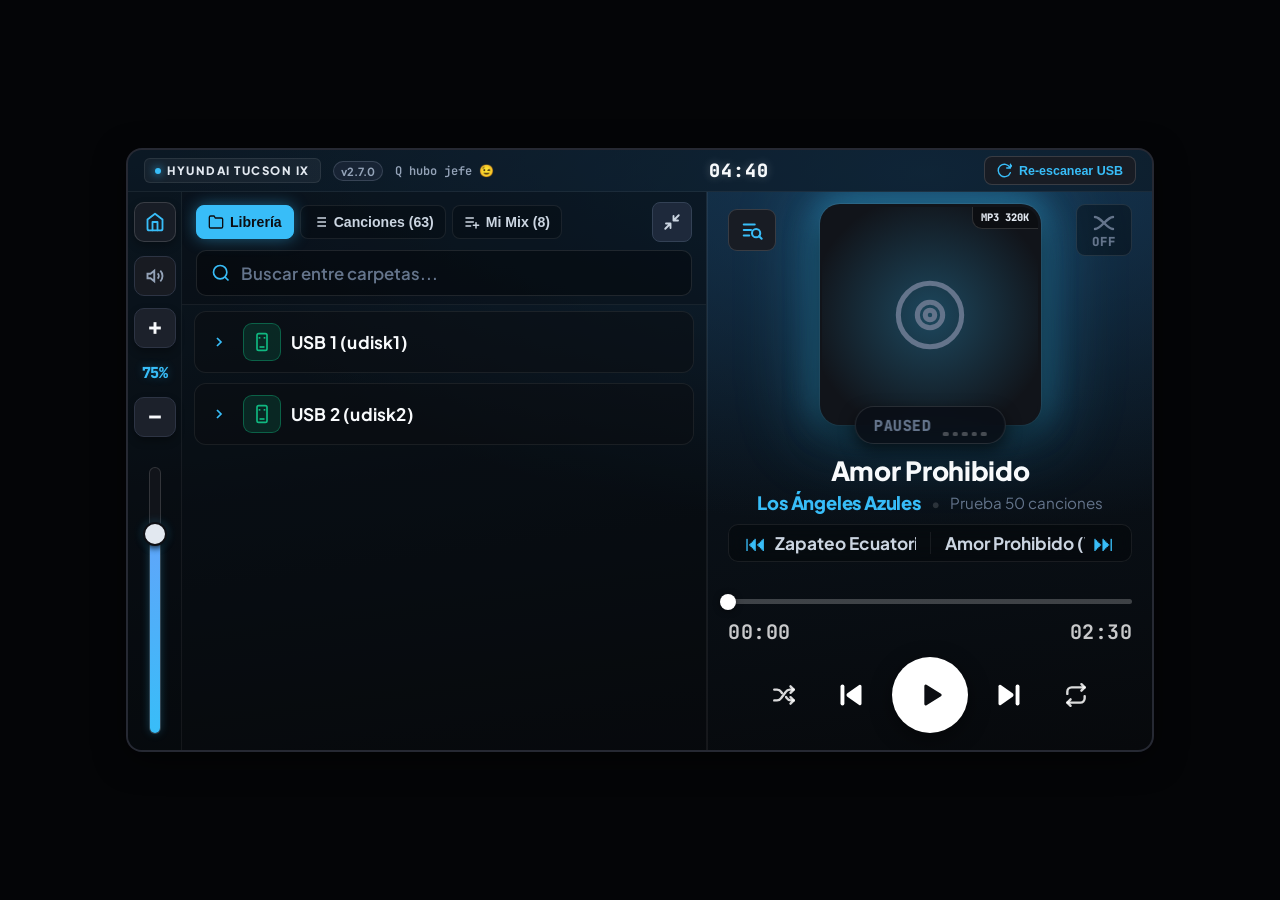
==== index.html @ 04a93425 "feat: JH MUSIC - Pistas pasa a Canciones y Carpetas USB a Librería, y demo de controles grandes para" ====
<!DOCTYPE html>
<html lang="es">
<head>
  <meta charset="UTF-8">
  <meta name="viewport" content="width=device-width, initial-scale=1.0">
  <title>JH Car Audio - Hyundai Tucson ix35</title>
  <!-- Google Fonts: Plus Jakarta Sans & JetBrains Mono -->
  <link rel="preconnect" href="https://fonts.googleapis.com">
  <link rel="preconnect" href="https://fonts.gstatic.com" crossorigin>
  <link href="https://fonts.googleapis.com/css2?family=Plus+Jakarta+Sans:wght@400;500;600;700;800&family=JetBrains+Mono:wght@500;700;800&display=swap" rel="stylesheet">
  <link rel="stylesheet" href="style.css">
</head>
<body>

  <!-- Contenedor del simulador de marco de pantalla 10" (1024x600) -->
  <div class="screen-frame-wrapper" id="frameWrapper">
    
    <!-- Barra superior de estado del auto -->
    <header class="car-status-bar">
      <div class="status-left">
        <span class="brand-badge"><span class="dot"></span> HYUNDAI TUCSON IX</span>
        <span class="version-badge" id="appVersionBadge">v2.7.0</span>
        <span class="source-badge" id="sourceBadge">
          <span id="currentPathLabel">Q hubo jefe 😉</span>
        </span>
      </div>

      <div class="status-center">
        <span class="clock-display" id="clockDisplay">01:30</span>
      </div>

      <div class="status-right">
        <!-- Botón Re-escanear USB para cuando se inserte un nuevo pendrive -->
        <button class="btn-rescan-usb" id="btnRescanUsb" title="Re-escanear memorias USB">
          <svg class="icon-rescan" viewBox="0 0 24 24" fill="none" stroke="currentColor" stroke-width="2.2" stroke-linecap="round" stroke-linejoin="round">
            <path d="M21.5 2v6h-6M21.34 15.57a10 10 0 1 1-.57-8.38l5.67-5.67"/>
          </svg>
          <span id="rescanLabel">Re-escanear USB</span>
        </button>
      </div>
    </header>

    <!-- CUERPO PRINCIPAL ERGONÓMICO DE 3 COLUMNAS -->
    <main class="dashboard-grid">

      <!-- COLUMNA 1: TIRA LATERAL DEL CONDUCTOR ULTRA-SLIM (54px) -->
      <aside class="driver-volume-strip">
        <!-- 0. Botón HOME Táctil de Pantalla (Misma función que el botón físico HOME del auto) -->
        <button class="btn-driver-back" id="btnNavHome" title="Inicio / Home (Botón físico en pantalla)">
          <svg viewBox="0 0 24 24" fill="none" stroke="currentColor" stroke-width="2.2" stroke-linecap="round" stroke-linejoin="round">
            <path d="M3 9l9-7 9 7v11a2 2 0 0 1-2 2H5a2 2 0 0 1-2-2z"></path>
            <polyline points="9 22 9 12 15 12 15 22"></polyline>
          </svg>
        </button>

        <!-- 1. Botón MUTE Primero (Acceso instantáneo para el conductor) -->
        <button class="btn-driver-mute" id="btnMute" title="Silenciar / Activar Sonido">
          <svg class="mute-off" id="iconUnmuted" viewBox="0 0 24 24" fill="none" stroke="currentColor" stroke-width="2.5"><polygon points="11 5 6 9 2 9 2 15 6 15 11 19 11 5"/><path d="M19.07 4.93a10 10 0 0 1 0 14.14M15.54 8.46a5 5 0 0 1 0 7.07"/></svg>
          <svg class="mute-on hidden" id="iconMuted" viewBox="0 0 24 24" fill="none" stroke="currentColor" stroke-width="2.5"><polygon points="11 5 6 9 2 9 2 15 6 15 11 19 11 5"/><line x1="23" y1="9" x2="17" y2="15"/><line x1="17" y1="9" x2="23" y2="15"/></svg>
        </button>

        <!-- 2. Botón Subir (+) -->
        <button class="btn-driver-vol btn-vol-plus" id="btnVolUp" title="Subir Volumen (+)">
          <svg viewBox="0 0 24 24" fill="none" stroke="currentColor" stroke-width="3.5"><line x1="12" y1="5" x2="12" y2="19"/><line x1="5" y1="12" x2="19" y2="12"/></svg>
        </button>

        <!-- 3. Indicador Porcentaje (En medio de + y -) -->
        <div class="strip-header">
          <span class="strip-percent" id="volPercent">75%</span>
        </div>

        <!-- 4. Botón Bajar (-) -->
        <button class="btn-driver-vol btn-vol-minus" id="btnVolDown" title="Bajar Volumen (-)">
          <svg viewBox="0 0 24 24" fill="none" stroke="currentColor" stroke-width="3.5"><line x1="5" y1="12" x2="19" y2="12"/></svg>
        </button>

        <!-- 5. Barra de Nivel Vertical Táctil (Abajo de + y -, con separación ergonómica) -->
        <div class="driver-vol-meter-wrap" id="volMeterWrap" title="Desliza para ajustar el volumen">
          <div class="vol-meter-track">
            <div class="vol-meter-fill" id="volMeterFill" style="height: 75%;"></div>
            <div class="vol-meter-thumb" id="volMeterThumb" style="bottom: 75%;"></div>
          </div>
        </div>
      </aside>

      <!-- COLUMNA 2: EXPLORADOR DE PENDRIVE Y LISTA DE PISTAS (Ahora a la izquierda) -->
      <section class="explorer-panel left-panel" id="explorerPanel">
        
        <!-- Pestañas de Navegación del Pendrive y Acciones de Árbol -->
        <div class="browser-header">
          <div class="browser-top-row">
            <div class="browser-tabs">
              <button class="tab-btn active" data-tab="folders">
                <svg class="tab-icon" viewBox="0 0 24 24" fill="none" stroke="currentColor" stroke-width="2"><path d="M22 19a2 2 0 0 1-2 2H4a2 2 0 0 1-2-2V5a2 2 0 0 1 2-2h5l2 3h9a2 2 0 0 1 2 2z"/></svg>
                <span>Librería</span>
              </button>
              <button class="tab-btn" data-tab="playlist">
                <svg class="tab-icon" viewBox="0 0 24 24" fill="none" stroke="currentColor" stroke-width="2"><line x1="8" y1="6" x2="21" y2="6"/><line x1="8" y1="12" x2="21" y2="12"/><line x1="8" y1="18" x2="21" y2="18"/><line x1="3" y1="6" x2="3.01" y2="6"/><line x1="3" y1="12" x2="3.01" y2="12"/><line x1="3" y1="18" x2="3.01" y2="18"/></svg>
                <span>Canciones (<span id="songCount">0</span>)</span>
              </button>
              <!-- Mi Mix: lista que armas con + y suena entera, en orden, con Automix (reemplaza Favoritos) -->
              <button class="tab-btn" data-tab="mymix">
                <svg class="tab-icon" viewBox="0 0 24 24" fill="none" stroke="currentColor" stroke-width="2.2" stroke-linecap="round"><line x1="3" y1="6" x2="14" y2="6"/><line x1="3" y1="12" x2="14" y2="12"/><line x1="3" y1="18" x2="10" y2="18"/><line x1="18" y1="13" x2="18" y2="21"/><line x1="14" y1="17" x2="22" y2="17"/></svg>
                <span>Mi Mix (<span id="mixCount">0</span>)</span>
                <!-- Punto cian que late mientras suena Mi Mix (quieto en pausa) -->
                <span class="tab-live-dot hidden" id="mixLiveDot"></span>
              </button>
            </div>

            <!-- Acción de Árbol: Solo Icono de Colapsar Todo -->
            <div class="tree-actions" id="treeActions">
              <button class="btn-tree-action" id="btnCollapseAllTree" title="Colapsar todo a nivel pendrives">
                <svg viewBox="0 0 24 24" fill="none" stroke="currentColor" stroke-width="2.5" stroke-linecap="round" stroke-linejoin="round">
                  <path d="M4 14h6m0 0v6m0-6L3 21M20 10h-6m0 0V4m0 6l7-7"/>
                </svg>
              </button>
            </div>
          </div>

          <!-- Panel de Filtros Rápidos (Oculto en pestaña Carpetas para dar máximo espacio vertical) -->
          <div class="search-filters-bar hidden" id="searchFiltersBar">
            <span class="filters-label">Filtros:</span>
            <button class="filter-chip active chip-folder-marquee" id="chipFilterFolder" data-filter="folder">
              <span class="chip-folder-icon">📁</span>
              <span class="chip-folder-usb-badge hidden" id="chipFolderUsbBadge"></span>
              <span class="chip-folder-text-wrap">
                <span class="chip-folder-text" id="chipFolderText">Esta Carpeta</span>
              </span>
            </button>
            <button class="filter-chip" id="chipFilterAll" data-filter="all">🌐 TODO</button>
            <button class="filter-chip chip-usb" id="chipFilterUsb1" data-filter="usb1" title="Filtrar por USB 1">
              <svg class="usb-icon" viewBox="0 0 24 24"><path d="M15 7v4h1v2h-3V5h2l-3-4-3 4h2v8H8v-2.07c.7-.37 1.2-1.08 1.2-1.93 0-1.2-.99-2.18-2.2-2.18-1.21 0-2.2.98-2.2 2.18 0 .85.5 1.56 1.2 1.93V13c0 1.11.89 2 2 2h3v3.05c-.71.37-1.2 1.1-1.2 1.95a2.2 2.2 0 0 0 4.4 0c0-.85-.49-1.58-1.2-1.95V15h3c1.11 0 2-.89 2-2v-2h1V7h-4z"/></svg>
              <span>1</span>
            </button>
            <button class="filter-chip chip-usb" id="chipFilterUsb2" data-filter="usb2" title="Filtrar por USB 2">
              <svg class="usb-icon" viewBox="0 0 24 24"><path d="M15 7v4h1v2h-3V5h2l-3-4-3 4h2v8H8v-2.07c.7-.37 1.2-1.08 1.2-1.93 0-1.2-.99-2.18-2.2-2.18-1.21 0-2.2.98-2.2 2.18 0 .85.5 1.56 1.2 1.93V13c0 1.11.89 2 2 2h3v3.05c-.71.37-1.2 1.1-1.2 1.95a2.2 2.2 0 0 0 4.4 0c0-.85-.49-1.58-1.2-1.95V15h3c1.11 0 2-.89 2-2v-2h1V7h-4z"/></svg>
              <span>2</span>
            </button>
          </div>

          <!-- Barra de Búsqueda Rápida -->
          <div class="search-box">
            <svg class="search-icon" viewBox="0 0 24 24" fill="none" stroke="currentColor" stroke-width="2"><circle cx="11" cy="11" r="8"/><line x1="21" y1="21" x2="16.65" y2="16.65"/></svg>
            <input type="text" id="searchInput" placeholder="Buscar entre carpetas...">
            <div class="search-spinner hidden" id="searchSpinner" title="Buscando...">
              <svg class="spinner-svg" viewBox="0 0 24 24" fill="none" stroke="currentColor" stroke-width="2.5">
                <circle cx="12" cy="12" r="10" stroke="rgba(56, 189, 248, 0.25)"></circle>
                <path d="M12 2a10 10 0 0 1 10 10" stroke="currentColor" stroke-linecap="round"></path>
              </svg>
            </div>
            <button id="clearSearch" class="btn-clear hidden">&times;</button>
          </div>
        </div>


        <!-- Migas de pan ocultadas para maximizar espacio vertical -->
        <div class="folder-breadcrumbs" id="breadcrumbs" style="display: none !important;">
          <span class="crumb root" id="crumbRoot"></span>
          <span class="crumb active" id="crumbFolder"></span>
        </div>
        <!-- Contenedor con FastScroller y Burbuja Flotante A-Z para 200+ pistas -->
        <div class="track-list-wrapper">
          <div class="scroll-track-list" id="trackListContainer">
            <!-- Se llena dinámicamente -->
          </div>

          <!-- Overlay de Búsqueda Activa (Efecto cargando ergonómico para conductor) -->
          <div class="search-overlay-loading hidden" id="searchOverlayLoading">
            <div class="search-overlay-spinner"></div>
            <span class="search-overlay-text">Buscando canciones...</span>
          </div>

          <!-- FastScroller Lateral Ergonómico -->
          <div class="web-fast-scroller" id="webFastScroller" style="display: none;">
            <div class="web-fast-thumb" id="webFastThumb"></div>
          </div>

          <!-- Burbuja Flotante Central A-Z -->
          <div class="web-fast-bubble" id="webFastBubble">
            <span class="bubble-letter" id="webBubbleLetter">A</span>
            <span class="bubble-count" id="webBubbleCount">1 / 200</span>
          </div>
        </div>
      </section>

      <!-- COLUMNA 3: REPRODUCTOR, CARÁTULA Y CONTROLES DE PISTA (Ahora a la derecha) -->
      <section class="player-panel" id="playerPanel">
        
        <!-- Barra superior del reproductor con botón de alternar explorador -->
        <div class="player-top-bar">
          <div class="player-top-actions">
            <!-- Botón Buscador / Explorador (Abre/oculta el explorador que está a su izquierda) -->
            <button class="btn-toggle-expand" id="btnToggleExpand" title="Ocultar / Mostrar explorador de archivos">
              <svg class="icon-music-search" viewBox="0 0 24 24" fill="none" stroke="currentColor" stroke-width="2.2" stroke-linecap="round" stroke-linejoin="round">
                <line x1="3" y1="6" x2="15" y2="6"/>
                <line x1="3" y1="12" x2="11" y2="12"/>
                <line x1="3" y1="18" x2="9" y2="18"/>
                <circle cx="16.5" cy="15.5" r="4.5"/>
                <line x1="19.8" y1="18.8" x2="22.5" y2="21.5"/>
              </svg>
            </button>
          </div>

          <!-- Estado oculto (igual que la app): ya lo muestran la cápsula PLAYING / MIXING y el botón Automix -->
          <div class="driver-mode-badge hidden" id="driverModeBadge">
            <span class="live-dot" id="liveDot"></span>
            <span id="playbackStatusText">EN PAUSA</span>
          </div>

          <!-- Botón Automix: arriba a la derecha, en la esquina opuesta a la lupa (dos curvas cruzadas) -->
          <button class="btn-toggle-expand btn-automix" id="btnAutoMix" title="Automix: mezcla automática entre canciones">
            <svg viewBox="0 0 24 24" fill="none" stroke="currentColor" stroke-width="2.4" stroke-linecap="round">
              <path d="M3 6C9 6 15 18 21 18"/>
              <path d="M3 18C9 18 15 6 21 6"/>
            </svg>
            <!-- Estado escrito: ON / OFF, para no tener que adivinar por el color -->
            <span class="automix-state" id="automixState">OFF</span>
          </button>
        </div>

        <div class="now-playing-card">
          <!-- Carátula / Portada. La cápsula va fuera del cuadro para quedar montada sobre su borde de abajo -->
          <div class="album-art-wrap">
          <div class="album-art-container" id="albumContainer">
            <!-- Borde Láser Giratorio Deck A (Cian) -->
            <div class="laser-spinner" id="laserSpinner"></div>
            <!-- Borde Láser Secundario Deck B (Magenta para mezcla Automix) -->
            <div class="laser-spinner-mix" id="laserSpinnerMix"></div>

            <div class="album-art-inner">
              <div class="album-glow" id="albumGlow"></div>
              <img id="albumArt" src="" alt="Portada del Álbum" class="album-art-img hidden">
              
              <div class="album-placeholder" id="albumPlaceholder">
                <svg class="vinyl-icon" viewBox="0 0 24 24" fill="none" stroke="currentColor" stroke-width="1.6"><circle cx="12" cy="12" r="10"/><circle cx="12" cy="12" r="4"/><circle cx="12" cy="12" r="1.5"/></svg>
              </div>

              <div class="audio-badge" id="formatBadge">MP3 320K</div>
            </div>
          </div>

          <!-- Cápsula Glassmorphism con EQ y estado: mitad sobre la carátula, mitad fuera (no tapa su contenido) -->
          <div class="now-playing-pill" id="nowPlayingPill">
            <span class="pill-label" id="pillStatusText">PAUSED</span>
            <div class="pill-eq-bars">
              <span></span><span></span><span></span><span></span><span></span>
            </div>
          </div>
          </div>

          <!-- Metadatos de la canción -->
          <div class="track-meta">
            <div class="marquee-wrapper">
              <h1 class="track-title" id="trackTitle">Selecciona una canción</h1>
            </div>
            <div class="track-details">
              <span class="track-artist" id="trackArtist">Tucson ix35 Audio</span>
              <span class="meta-separator">•</span>
              <span class="track-album" id="trackAlbum">Memoria USB</span>
            </div>
          </div>

          <!-- Previsualización de Canción Anterior y Posterior (Siguiente) -->
          <div class="adjacent-tracks-preview" id="adjacentTracksPreview">
            <!-- Pista Anterior -->
            <!-- Ícono grande al inicio y nombre grande para leer manejando -->
            <div class="adj-card adj-prev" id="adjPrevCard" title="Toca para ir a la anterior">
              <span class="adj-icon">⏮</span>
              <div class="adj-title-wrap">
                <span class="adj-title" id="prevTrackTitle">Cargando...</span>
              </div>
            </div>

            <!-- Divisor sutil -->
            <div class="adj-divider"></div>

            <!-- Pista Siguiente -->
            <!-- Nombre grande y ícono grande al final -->
            <div class="adj-card adj-next" id="adjNextCard" title="Toca para ir a la siguiente">
              <div class="adj-title-wrap">
                <span class="adj-title" id="nextTrackTitle">Cargando...</span>
              </div>
              <span class="adj-icon">⏭</span>
            </div>
          </div>

          <!-- Barra de Progreso y Tiempo -->
          <div class="progress-section">
            <div class="progress-bar-container" id="progressBarContainer">
              <div class="progress-buffered"></div>
              <div class="progress-current" id="progressCurrent"></div>
              <div class="progress-scrubber" id="progressScrubber"></div>
            </div>
            <div class="time-row">
              <span id="currentTime">00:00</span>
              <span id="totalDuration">00:00</span>
            </div>
          </div>

          <!-- Controles de Reproducción táctiles (Grandes para auto) -->
          <div class="playback-controls">
            <button class="btn-ctrl btn-secondary" id="btnShuffle" title="Aleatorio">
              <svg viewBox="0 0 24 24" fill="none" stroke="currentColor" stroke-width="2.2" stroke-linecap="round" stroke-linejoin="round"><path d="M3 17h2.6c1.8 0 3-.9 4-2.4l3.8-5.2C14.4 7.9 15.6 7 17.4 7H21"/><polyline points="18 4 21 7 18 10"/><path d="M3 7h2.6c1.8 0 3 .9 4 2.4l.5.7"/><path d="M13.9 13.9l.5.7c1 1.5 2.2 2.4 4 2.4H21"/><polyline points="18 14 21 17 18 20"/></svg>
            </button>

            <button class="btn-ctrl btn-nav" id="btnPrev" title="Anterior">
              <svg viewBox="0 0 24 24" fill="currentColor"><rect x="5" y="5" width="2.6" height="14" rx="1.3"/><path d="M19 6.2v11.6a1 1 0 0 1-1.55.83L9.6 13.2a1.5 1.5 0 0 1 0-2.4l7.85-5.43A1 1 0 0 1 19 6.2z"/></svg>
            </button>

            <button class="btn-ctrl btn-play-main" id="btnPlayPause" title="Reproducir / Pausar">
              <svg class="play-icon" id="playIcon" viewBox="0 0 24 24" fill="currentColor"><path d="M8 5.6v12.8a1 1 0 0 0 1.53.85l10.2-6.4a1 1 0 0 0 0-1.7L9.53 4.75A1 1 0 0 0 8 5.6z"/></svg>
              <svg class="pause-icon hidden" id="pauseIcon" viewBox="0 0 24 24" fill="currentColor"><rect x="6" y="5" width="4" height="14" rx="1.2"/><rect x="14" y="5" width="4" height="14" rx="1.2"/></svg>
            </button>

            <button class="btn-ctrl btn-nav" id="btnNext" title="Siguiente">
              <svg viewBox="0 0 24 24" fill="currentColor"><rect x="16.4" y="5" width="2.6" height="14" rx="1.3"/><path d="M5 6.2v11.6a1 1 0 0 0 1.55.83l7.85-5.43a1.5 1.5 0 0 0 0-2.4L6.55 5.37A1 1 0 0 0 5 6.2z"/></svg>
            </button>

            <button class="btn-ctrl btn-secondary" id="btnRepeat" title="Repetir">
              <svg viewBox="0 0 24 24" fill="none" stroke="currentColor" stroke-width="2.2" stroke-linecap="round" stroke-linejoin="round"><polyline points="17 2 20 5 17 8"/><path d="M4 11V9a4 4 0 0 1 4-4h12"/><polyline points="7 22 4 19 7 16"/><path d="M20 13v2a4 4 0 0 1-4 4H4"/></svg>
            </button>
          </div>
        </div>

      </section>

    </main>

  </div>

  <!-- Audio Element Oculto -->
  <audio id="audioPlayer" preload="auto"></audio>

  <!-- Script principal -->
  <script src="app.js"></script>
</body>
</html>
---- style.css ----
/* ========================================================
   JH CAR AUDIO - HYUNDAI TUCSON IX35
   Tema: Gris Carbón Minimalista (Sleek Dark Carbon & Titanium)
   Arquitectura ergonómica: Borde del Conductor (Driver Strip)
   Resolución: 1024x600 (Pantalla de 10 pulgadas)
   ======================================================== */

:root {
  /* Paleta Carbón Minimalista */
  --bg-deep: #0a0c10;
  --bg-surface: #12151b;
  --bg-card: #181c24;
  --bg-card-hover: #222733;
  --bg-subtle: #272d3b;
  
  /* Titanio y Acentos */
  --accent-titanium: #e2e8f0;
  --accent-blue: #38bdf8;
  --accent-blue-glow: rgba(56, 189, 248, 0.3);
  --accent-red-alert: #f43f5e;
  
  /* Textos */
  --text-primary: #f8fafc;
  --text-secondary: #94a3b8;
  --text-muted: #64748b;
  
  /* Bordes y Divisiones */
  --border-subtle: rgba(255, 255, 255, 0.08);
  --border-light: rgba(255, 255, 255, 0.14);
  --border-active: rgba(56, 189, 248, 0.5);

  /* Sombras y Luces */
  --shadow-car: 0 8px 32px rgba(0, 0, 0, 0.6);
  --shadow-btn: 0 4px 12px rgba(0, 0, 0, 0.4);

  /* Tipografía */
  --font-main: 'Plus Jakarta Sans', -apple-system, BlinkMacSystemFont, sans-serif;
  --font-mono: 'JetBrains Mono', monospace;
}

* {
  box-sizing: border-box;
  margin: 0;
  padding: 0;
  user-select: none;
  -webkit-user-select: none;
  -webkit-tap-highlight-color: transparent;
}

body {
  font-family: var(--font-main);
  background-color: #040507;
  color: var(--text-primary);
  min-height: 100vh;
  display: flex;
  align-items: center;
  justify-content: center;
  overflow: hidden;
}

/* ================= CONTENEDOR MARCO DE AUTO (1024x600) ================= */
.screen-frame-wrapper {
  width: 1024px;
  height: 600px;
  background-color: var(--bg-deep);
  border-radius: 14px;
  box-shadow: 0 0 0 2px #262933, var(--shadow-car);
  display: flex;
  flex-direction: column;
  position: relative;
  overflow: hidden;
  transition: all 0.3s cubic-bezier(0.16, 1, 0.3, 1);
}

.screen-frame-wrapper.is-fullscreen {
  width: 100vw;
  height: 100vh;
  border-radius: 0;
  box-shadow: none;
}

/* ================= BARRA DE ESTADO SUPERIOR ================= */
.car-status-bar {
  height: 42px;
  background: linear-gradient(180deg, #181c24 0%, #11141a 100%);
  border-bottom: 1px solid var(--border-subtle);
  display: flex;
  align-items: center;
  justify-content: space-between;
  padding: 0 16px;
  flex-shrink: 0;
  z-index: 10;
}

.status-left, .status-right, .status-center {
  display: flex;
  align-items: center;
  gap: 12px;
}

.brand-badge {
  font-size: 0.72rem;
  font-weight: 800;
  letter-spacing: 1.5px;
  color: var(--accent-titanium);
  background: rgba(255, 255, 255, 0.05);
  padding: 4px 10px;
  border-radius: 6px;
  display: flex;
  align-items: center;
  gap: 6px;
  border: 1px solid var(--border-subtle);
}

.brand-badge .dot {
  width: 6px;
  height: 6px;
  border-radius: 50%;
  background-color: var(--accent-blue);
  box-shadow: 0 0 8px var(--accent-blue);
}

.version-badge {
  font-size: 0.70rem;
  font-weight: 700;
  color: #94a3b8;
  background: rgba(30, 41, 59, 0.7);
  padding: 2px 7px;
  border-radius: 9999px;
  border: 1px solid rgba(148, 163, 184, 0.25);
  display: inline-flex;
  align-items: center;
  user-select: none;
}

.source-badge {
  font-size: 0.75rem;
  font-weight: 600;
  color: var(--text-secondary);
  display: flex;
  align-items: center;
  gap: 6px;
  font-family: var(--font-mono);
}

.clock-display {
  font-family: var(--font-mono);
  font-size: 1.15rem;
  font-weight: 800;
  letter-spacing: 1px;
  color: var(--text-primary);
  text-shadow: 0 0 10px rgba(255, 255, 255, 0.25);
}

.btn-rescan-usb {
  display: flex;
  align-items: center;
  gap: 7px;
  background: var(--bg-card);
  border: 1px solid var(--border-light);
  color: var(--accent-blue);
  font-size: 0.78rem;
  font-weight: 700;
  padding: 6px 12px;
  border-radius: 8px;
  cursor: pointer;
  transition: all 0.2s;
  user-select: none;
}

.btn-rescan-usb:hover {
  background: var(--bg-card-hover);
  border-color: var(--accent-blue);
  box-shadow: 0 0 12px var(--accent-blue-glow);
}

.btn-rescan-usb:active {
  transform: scale(0.95);
}

.icon-rescan {
  width: 15px;
  height: 15px;
  transition: transform 0.6s cubic-bezier(0.4, 0, 0.2, 1);
}

.btn-rescan-usb.is-spinning .icon-rescan {
  animation: spin 0.8s linear infinite;
}

@keyframes spin {
  100% { transform: rotate(360deg); }
}

.btn-top-util {
  background: transparent;
  border: 1px solid var(--border-subtle);
  color: var(--text-secondary);
  width: 32px;
  height: 32px;
  border-radius: 8px;
  display: flex;
  align-items: center;
  justify-content: center;
  cursor: pointer;
  transition: all 0.2s;
}

.btn-top-util:hover {
  color: var(--text-primary);
  background: var(--bg-card);
}

.icon-small {
  width: 16px;
  height: 16px;
}

/* ================= GRID DE 3 COLUMNAS DEL DASHBOARD ================= */
.dashboard-grid {
  flex: 1;
  display: grid;
  grid-template-columns: 54px 1.18fr 1fr; /* Col 1: Vol (54px), Col 2: Explorador (ahora a la izquierda), Col 3: Reproductor (derecha) */
  overflow: hidden;
  position: relative;
  transition: grid-template-columns 0.3s ease;
}

/* Modo Reproductor Expandido / Pantalla Completa (Explorador colapsado a la izquierda) */
.dashboard-grid.is-expanded {
  grid-template-columns: 54px 1fr;
}

.dashboard-grid.is-expanded .explorer-panel,
.dashboard-grid.is-expanded .left-panel,
.dashboard-grid.is-expanded .right-panel {
  display: none !important;
}

.dashboard-grid.is-expanded .player-panel {
  border-left: none;
  border-right: none;
  padding: 4px 24px 6px 24px;
  align-items: center;
  justify-content: space-between;
  overflow: hidden;
  height: 100%;
}

.dashboard-grid.is-expanded .now-playing-card {
  max-width: 560px;
  gap: 4px;
  flex: 1;
  justify-content: space-evenly;
}

.dashboard-grid.is-expanded .album-art-container {
  width: 221px; /* 240 - 19: la cápsula sobresale 19px y el título no se mueve */
  height: 221px;
  border-radius: 20px;
}

.dashboard-grid.is-expanded .track-meta {
  margin-top: 0;
}

.dashboard-grid.is-expanded .track-title {
  font-size: 1.35rem;
}

.dashboard-grid.is-expanded .track-details {
  font-size: 0.86rem;
}

.dashboard-grid.is-expanded .adjacent-tracks-preview {
  max-width: 540px;
  padding: 4px 12px;
  margin: 0 auto;
}

.dashboard-grid.is-expanded .progress-section {
  max-width: 540px;
  width: 100%;
  margin-top: 4px;
}

.dashboard-grid.is-expanded .playback-controls {
  max-width: 420px;
  width: 100%;
  margin-top: 2px;
  margin-bottom: 2px;
  gap: 12px;
}

.dashboard-grid.is-expanded .btn-play-main {
  width: 62px;
  height: 62px;
}

.dashboard-grid.is-expanded .btn-nav {
  width: 48px;
  height: 48px;
}

.dashboard-grid.is-expanded .btn-ctrl.btn-secondary {
  width: 42px;
  height: 42px;
}

/* ================= COLUMNA 1: TIRA LATERAL ULTRA-SLIM (54px) ================= */
.driver-volume-strip {
  background: linear-gradient(180deg, #151921 0%, #0d0f14 100%);
  border-right: 1px solid #232834;
  display: flex;
  flex-direction: column;
  align-items: center;
  padding: 10px 4px;
  gap: 12px;
  justify-content: flex-start;
  box-shadow: inset -2px 0 6px rgba(0,0,0,0.4);
  z-index: 5;
}

.strip-header {
  display: flex;
  flex-direction: column;
  align-items: center;
  justify-content: center;
  width: 100%;
  padding: 2px 0;
}

.strip-percent {
  font-family: var(--font-mono);
  font-size: 0.95rem;
  font-weight: 800;
  color: var(--accent-blue);
  text-shadow: 0 0 10px var(--accent-blue-glow);
  letter-spacing: -0.5px;
}

/* Botón Atrás Táctil Conductor (Misma función que el botón físico para visión nocturna) */
.btn-driver-back {
  width: 42px;
  height: 40px;
  background: #181d26;
  border: 1.5px solid var(--border-light);
  border-radius: 10px;
  color: var(--accent-blue);
  display: flex;
  align-items: center;
  justify-content: center;
  cursor: pointer;
  transition: all 0.15s ease;
  box-shadow: 0 4px 8px rgba(0,0,0,0.3);
  margin-bottom: 2px;
}

.btn-driver-back:hover {
  background: #232a38;
  border-color: var(--accent-blue);
  box-shadow: 0 0 10px var(--accent-blue-glow);
}

.btn-driver-back:active {
  transform: scale(0.92);
  background: var(--accent-blue);
  color: #0a0c10;
}

.btn-driver-back svg {
  width: 20px;
  height: 20px;
}

/* Botones Compactos de Volumen (Solo iconos limpios) */
.btn-driver-vol {
  width: 42px;
  height: 40px;
  background: #1c212b;
  border: 1.5px solid #2d3444;
  border-radius: 10px;
  color: var(--text-primary);
  display: flex;
  align-items: center;
  justify-content: center;
  cursor: pointer;
  transition: all 0.12s ease;
  box-shadow: 0 4px 8px rgba(0,0,0,0.3);
}

.btn-driver-vol:hover {
  border-color: var(--accent-blue);
  background: #252c3a;
}

.btn-driver-vol:active {
  transform: scale(0.92);
  background: var(--accent-blue);
  color: #0a0c10;
}

.btn-driver-vol svg {
  width: 20px;
  height: 20px;
}

/* Barra Vertical Táctil de Nivel (Ocupa hasta abajo del término de la pantalla) */
.driver-vol-meter-wrap {
  flex: 1;
  width: 100%;
  height: 100%;
  display: flex;
  align-items: center;
  justify-content: center;
  cursor: pointer;
  padding: 4px 0 6px 0;
  margin-top: 14px;
  margin-bottom: 0;
}

.vol-meter-track {
  width: 12px;
  height: 100%;
  background: #11141a;
  border-radius: 6px;
  border: 1px solid var(--border-light);
  position: relative;
  overflow: visible;
  display: flex;
  align-items: flex-end;
}

.vol-meter-fill {
  width: 100%;
  background: linear-gradient(180deg, #60a5fa 0%, #38bdf8 100%);
  border-radius: 6px;
  box-shadow: 0 0 10px var(--accent-blue-glow);
  transition: height 0.08s ease;
}

.vol-meter-thumb {
  position: absolute;
  left: 50%;
  transform: translate(-50%, 50%);
  width: 24px;
  height: 24px;
  background: var(--accent-titanium);
  border: 2.5px solid #0d0f14;
  border-radius: 50%;
  box-shadow: 0 2px 6px rgba(0,0,0,0.8), 0 0 10px var(--accent-blue-glow);
  pointer-events: none;
  transition: bottom 0.08s ease;
}

/* Botón Mute Compacto */
.btn-driver-mute {
  width: 42px;
  height: 40px;
  background: #181b22;
  border: 1.5px solid #2d3444;
  border-radius: 10px;
  color: var(--text-secondary);
  display: flex;
  align-items: center;
  justify-content: center;
  cursor: pointer;
  transition: all 0.15s;
}

.btn-driver-mute svg {
  width: 18px;
  height: 18px;
}

.btn-driver-mute:hover {
  border-color: var(--border-light);
  color: var(--text-primary);
}

.btn-driver-mute.is-muted {
  background: rgba(244, 63, 94, 0.18);
  border-color: var(--accent-red-alert);
  color: var(--accent-red-alert);
  box-shadow: 0 0 12px rgba(244, 63, 94, 0.3);
}

.btn-driver-mute.is-muted {
  background: rgba(244, 63, 94, 0.18);
  border-color: var(--accent-red-alert);
  color: var(--accent-red-alert);
  box-shadow: 0 0 14px rgba(244, 63, 94, 0.3);
}

/* ================= COLUMNA 3: REPRODUCTOR Y CARÁTULA (Ahora a la derecha) ================= */
.player-panel {
  background: linear-gradient(135deg, #13161c 0%, #0d0f14 100%);
  border-left: 1px solid var(--border-subtle);
  border-right: none;
  display: flex;
  flex-direction: column;
  padding: 12px 20px 10px 20px;
  justify-content: space-between;
  overflow: hidden;
  position: relative;
  transition: all 0.25s cubic-bezier(0.4, 0, 0.2, 1);
}

/* Barra superior del reproductor: lupa y Automix flotan en las esquinas superiores,
   a los costados de la carátula (igual que la app), para que la carátula suba y sea más grande */
.player-top-bar {
  position: absolute;
  top: 12px;
  left: 20px;
  right: 20px;
  display: flex;
  align-items: center;
  justify-content: space-between;
  z-index: 10;
  pointer-events: none;
}

.player-top-bar > * {
  pointer-events: auto;
}

.driver-mode-badge {
  display: flex;
  align-items: center;
  gap: 7px;
  font-size: 0.75rem;
  font-weight: 800;
  color: var(--text-muted);
  letter-spacing: 0.8px;
  font-family: var(--font-mono);
  transition: color 0.2s ease;
}

.driver-mode-badge.is-playing {
  color: var(--accent-blue);
}

.driver-mode-badge.is-paused {
  color: #f59e0b;
}

.live-dot {
  width: 7px;
  height: 7px;
  background-color: var(--accent-blue);
  border-radius: 50%;
  box-shadow: 0 0 8px var(--accent-blue);
  animation: pulse-glow 2s infinite;
}

.driver-mode-badge.is-paused .live-dot {
  background-color: #f59e0b;
  box-shadow: 0 0 6px rgba(245, 158, 11, 0.6);
  animation: none;
}

@keyframes pulse-glow {
  0%, 100% { opacity: 1; transform: scale(1); }
  50% { opacity: 0.4; transform: scale(0.85); }
}

.btn-toggle-expand {
  display: flex;
  align-items: center;
  justify-content: center;
  width: 48px;
  height: 42px;
  background: var(--bg-card);
  border: 1px solid var(--border-light);
  color: var(--accent-blue);
  border-radius: 9px;
  cursor: pointer;
  transition: all 0.2s;
  user-select: none;
}

.btn-toggle-expand:hover {
  background: var(--bg-card-hover);
  border-color: var(--accent-blue);
  color: var(--accent-blue);
  box-shadow: 0 0 12px var(--accent-blue-glow);
}

.btn-toggle-expand:active {
  transform: scale(0.92);
}

.btn-toggle-expand.is-active {
  background: rgba(56, 189, 248, 0.14);
  border-color: var(--accent-blue);
  color: var(--accent-blue);
  box-shadow: 0 0 10px var(--accent-blue-glow);
}

.btn-toggle-expand svg {
  width: 22px;
  height: 22px;
}

/* Lupa + Automix juntos a la izquierda de la barra del reproductor */
.player-top-actions {
  display: flex;
  align-items: center;
  gap: 8px;
}

/* Automix apagado: gris; encendido: cian como el resto de botones activos */
.btn-toggle-expand.btn-automix {
  color: var(--text-muted);
}

.btn-toggle-expand.btn-automix.is-active {
  background: rgba(56, 189, 248, 0.14);
  border-color: var(--accent-blue);
  color: var(--accent-blue);
  box-shadow: 0 0 10px var(--accent-blue-glow);
}

/* Fundido de carátula */
.np-fade {
  transition: opacity 0.6s ease;
}

.np-hidden {
  opacity: 0 !important;
}

/* Copia de la carátula anterior que se desvanece encima de la nueva durante la mezcla */
.album-art-img.art-ghost {
  position: absolute;
  inset: 0;
  z-index: 1; /* encima de la carátula nueva, debajo de las barras animadas */
  pointer-events: none;
  transition: opacity 0.7s ease;
}

.now-playing-card {
  display: flex;
  flex-direction: column;
  align-items: center;
  gap: 10px;
  width: 100%;
}

/* Carátula: 221px (240 - 19). La cápsula PLAYING sobresale 19px por debajo; la carátula se achica
   eso mismo para que el título y lo de abajo no se muevan (igual que en la app nativa) */
.album-art-container {
  width: 221px;
  height: 221px;
  border-radius: 20px;
  background: #11141a;
  position: relative;
  display: flex;
  align-items: center;
  justify-content: center;
  box-shadow: 0 12px 32px rgba(0, 0, 0, 0.7), 0 0 0 1px var(--border-subtle);
  overflow: hidden;
  cursor: pointer;
  user-select: none;
  padding: 2.5px;
  transition: transform 0.15s ease, box-shadow 0.25s ease;
}

.album-art-container:active {
  transform: scale(0.97);
  box-shadow: 0 6px 18px rgba(0, 0, 0, 0.8), 0 0 16px rgba(56, 189, 248, 0.35);
}

/* Spinner de haz láser que gira alrededor en el borde (Opción 4) */
.laser-spinner {
  position: absolute;
  inset: -60%;
  background: conic-gradient(from 0deg, transparent 0deg 280deg, rgba(0, 210, 255, 0.3) 320deg, #00d2ff 350deg, #ffffff 360deg);
  opacity: 0;
  pointer-events: none;
  transition: opacity 0.4s ease;
  z-index: 1;
}

.album-art-container.is-playing .laser-spinner {
  opacity: 1;
  animation: rotateLaser 2.2s linear infinite;
}

@keyframes rotateLaser {
  0% { transform: rotate(0deg); }
  100% { transform: rotate(360deg); }
}

/* Segundo haz láser Deck B (Magenta Neón) que entra en mezcla Automix */
.laser-spinner-mix {
  position: absolute;
  inset: -60%;
  background: conic-gradient(from 180deg, transparent 0deg 280deg, rgba(244, 63, 94, 0.3) 320deg, #f43f5e 350deg, #ffffff 360deg);
  opacity: 0;
  pointer-events: none;
  transition: opacity 0.4s ease;
  z-index: 1;
}

.album-art-container.is-mixing .laser-spinner-mix {
  opacity: 1;
  animation: rotateLaserReverse 1.5s linear infinite;
}

@keyframes rotateLaserReverse {
  0% { transform: rotate(360deg); }
  100% { transform: rotate(0deg); }
}

/* Contenedor interior que oculta el centro del láser y sostiene la carátula */
.album-art-inner {
  position: relative;
  width: 100%;
  height: 100%;
  border-radius: 17px;
  background: #11141a;
  overflow: hidden;
  z-index: 2;
  display: flex;
  align-items: center;
  justify-content: center;
}

.album-art-img {
  width: 100%;
  height: 100%;
  object-fit: cover;
  border-radius: 17px;
}

.album-glow {
  position: absolute;
  inset: -15px;
  background: radial-gradient(circle, var(--accent-blue-glow) 0%, transparent 70%);
  z-index: 0;
  pointer-events: none;
}

.album-placeholder {
  display: flex;
  flex-direction: column;
  align-items: center;
  justify-content: center;
  gap: 8px;
  z-index: 1;
}

.vinyl-icon {
  width: 76px;
  height: 76px;
  color: var(--text-muted);
}

/* Con carátula: la imagen ocupa el cuadro */
.album-art-container.has-cover .album-art-img {
  position: absolute;
  inset: 0;
}

.album-art-container.has-cover .vinyl-icon {
  display: none;
}

/* Cápsula Glassmorphism Neón (Opción 2) */
/* Envuelve carátula + cápsula: la cápsula queda montada sobre el borde de abajo (mitad fuera)
   y el margen de abajo reserva esa mitad para que no choque con el título */
.album-art-wrap {
  position: relative;
  display: flex;
  justify-content: center;
  margin-bottom: 19px;
}

.now-playing-pill {
  position: absolute;
  left: 50%;
  bottom: -19px;
  transform: translateX(-50%);
  background: rgba(10, 14, 22, 0.88);
  backdrop-filter: blur(12px);
  -webkit-backdrop-filter: blur(12px);
  border: 1.5px solid rgba(255, 255, 255, 0.12);
  padding: 7px 18px;
  border-radius: 999px;
  display: flex;
  align-items: center;
  gap: 8px;
  box-shadow: 0 6px 16px rgba(0, 0, 0, 0.6);
  z-index: 5;
  transition: all 0.3s ease;
}

.album-art-container.is-playing ~ .now-playing-pill {
  border-color: rgba(0, 210, 255, 0.45);
  box-shadow: 0 6px 18px rgba(0, 0, 0, 0.7), 0 0 14px rgba(0, 210, 255, 0.3);
}

.pill-label {
  font-size: 0.95rem;
  font-weight: 800;
  color: var(--text-muted);
  letter-spacing: 0.5px;
  margin-right: 4px;
  font-family: var(--font-mono);
  transition: color 0.3s ease, text-shadow 0.3s ease;
}

.album-art-container.is-playing ~ .now-playing-pill .pill-label {
  color: var(--accent-blue);
  text-shadow: 0 0 4px rgba(0, 210, 255, 0.4);
}

.pill-eq-bars {
  display: flex;
  align-items: flex-end;
  gap: 4px;
  height: 22px;
}

.pill-eq-bars span {
  width: 5.5px;
  background: rgba(255, 255, 255, 0.25);
  border-radius: 1.5px;
  height: 4px;
  transition: height 0.2s, background 0.3s;
}

.album-art-container.is-playing ~ .now-playing-pill .pill-eq-bars span {
  background: linear-gradient(to top, var(--accent-blue), #67e8f9);
}

.album-art-container.is-playing ~ .now-playing-pill .pill-eq-bars span:nth-child(1) { animation: pillWave 0.7s infinite alternate ease-in-out; }
.album-art-container.is-playing ~ .now-playing-pill .pill-eq-bars span:nth-child(2) { animation: pillWave 0.5s 0.15s infinite alternate ease-in-out; }
.album-art-container.is-playing ~ .now-playing-pill .pill-eq-bars span:nth-child(3) { animation: pillWave 0.8s 0.3s infinite alternate ease-in-out; }
.album-art-container.is-playing ~ .now-playing-pill .pill-eq-bars span:nth-child(4) { animation: pillWave 0.6s 0.2s infinite alternate ease-in-out; }
.album-art-container.is-playing ~ .now-playing-pill .pill-eq-bars span:nth-child(5) { animation: pillWave 0.75s 0.05s infinite alternate ease-in-out; }

@keyframes pillWave {
  0%   { height: 4px; }
  100% { height: 22px; }
}

/* Cápsula en mezcla Automix: conmuta a Magenta Neón */
.album-art-container.is-mixing ~ .now-playing-pill {
  border-color: rgba(244, 63, 94, 0.65);
  box-shadow: 0 6px 18px rgba(0, 0, 0, 0.7), 0 0 16px rgba(244, 63, 94, 0.45);
}

.album-art-container.is-mixing ~ .now-playing-pill .pill-label {
  color: #f43f5e;
  text-shadow: 0 0 4px rgba(244, 63, 94, 0.6);
}

.album-art-container.is-mixing ~ .now-playing-pill .pill-eq-bars span {
  background: linear-gradient(to top, #f43f5e, #fb7185);
}

/* Sound-wave bars para items de la lista (mantiene compatibilidad) */
.sound-wave-bars {
  display: flex;
  align-items: flex-end;
  gap: 4px;
  height: 20px;
}

.sound-wave-bars span {
  width: 3.5px;
  background-color: var(--accent-blue);
  border-radius: 3px;
  height: 4px;
  transition: height 0.2s ease;
}

.is-playing .sound-wave-bars span:nth-child(1) { animation: wave 0.8s infinite ease-in-out; }
.is-playing .sound-wave-bars span:nth-child(2) { animation: wave 0.6s 0.2s infinite ease-in-out; }
.is-playing .sound-wave-bars span:nth-child(3) { animation: wave 0.9s 0.4s infinite ease-in-out; }
.is-playing .sound-wave-bars span:nth-child(4) { animation: wave 0.7s 0.1s infinite ease-in-out; }
.is-playing .sound-wave-bars span:nth-child(5) { animation: wave 0.85s 0.3s infinite ease-in-out; }

@keyframes wave {
  0%, 100% { height: 4px; }
  50% { height: 20px; }
}

/* Pegado a la esquina de arriba a la derecha, siguiendo su curva: tapa lo mínimo de la carátula */
.audio-badge {
  position: absolute;
  top: -1px; /* 1px de más: tapa el borde suavizado de la carátula en la curva */
  right: -1px;
  /* Fondo sólido y curva propia igual a la de la carátula (17px): el desenfoque no se recortaba
     bien en la esquina redondeada y dejaba ver la carátula por el borde */
  background: rgb(12, 14, 18);
  color: var(--accent-titanium);
  font-size: 0.65rem;
  font-weight: 800;
  padding: 4px 10px 4px 8px;
  border-left: 1px solid var(--border-light);
  border-bottom: 1px solid var(--border-light);
  border-radius: 0 18px 0 10px;
  font-family: var(--font-mono);
  z-index: 2; /* siempre visible, también encima de la carátula */
}

/* Metadatos */
.track-meta {
  width: 100%;
  text-align: center;
  overflow: hidden;
}

.marquee-wrapper {
  width: 100%;
  overflow: hidden;
  white-space: nowrap;
  position: relative;
  text-align: center;
}

.marquee-wrapper.has-overflow {
  text-align: left;
}

.track-title {
  font-size: 1.65rem;
  font-weight: 800;
  color: var(--text-primary);
  margin-bottom: 4px;
  letter-spacing: -0.3px;
  display: inline-block;
  white-space: nowrap;
}

.track-details {
  display: flex;
  align-items: center;
  justify-content: center;
  gap: 10px;
  font-size: 1rem;
  color: var(--text-secondary);
}

.meta-separator {
  color: var(--border-light);
  font-size: 1.1rem;
}

.track-artist {
  font-size: 1.15rem;
  font-weight: 800;
  color: var(--accent-blue);
  letter-spacing: -0.2px;
}

.track-album {
  font-size: 0.95rem;
  color: var(--text-muted);
}

/* ================= PREVISUALIZACIÓN DE CANCIÓN ANTERIOR Y SIGUIENTE ================= */
.adjacent-tracks-preview {
  display: grid;
  grid-template-columns: 1fr auto 1fr;
  align-items: center;
  gap: 8px;
  width: 100%;
  background: rgba(18, 22, 29, 0.7);
  border: 1px solid var(--border-subtle);
  border-radius: 10px;
  padding: 5px 10px;
  backdrop-filter: blur(8px);
}

/* Ícono grande en el extremo + nombre grande en una línea, para leer manejando */
.adj-card {
  display: flex;
  flex-direction: row;
  align-items: center;
  gap: 8px;
  overflow: hidden;
  cursor: pointer;
  padding: 2px 6px;
  border-radius: 6px;
  transition: all 0.15s ease;
  user-select: none;
  min-width: 0;
}

.adj-card:hover {
  background: rgba(56, 189, 248, 0.1);
}

.adj-card:active {
  transform: scale(0.96);
}

.adj-prev,
.adj-next {
  text-align: center;
}

.adj-badge {
  font-size: 0.72rem;
  font-weight: 800;
  color: var(--accent-blue);
  font-family: var(--font-mono);
  letter-spacing: 0.5px;
  margin-bottom: 2px;
  opacity: 0.95;
  display: flex;
  align-items: center;
  justify-content: center;
  gap: 5px;
  text-align: center;
}

.adj-icon {
  font-size: 1.35rem;
  line-height: 1;
  color: var(--accent-blue);
  display: inline-flex;
  align-items: center;
  flex-shrink: 0;
}

.adj-title-wrap {
  flex: 1;
  min-width: 0;
  overflow: hidden;
  white-space: nowrap;
  position: relative;
}

/* Anterior alineado hacia su ícono (izquierda); Siguiente hacia el suyo (derecha) */
.adj-prev .adj-title-wrap {
  text-align: left;
}

.adj-next .adj-title-wrap {
  text-align: right;
}

.adj-prev .adj-title-wrap.has-overflow,
.adj-next .adj-title-wrap.has-overflow {
  text-align: left;
}

.adj-title {
  font-size: 1.08rem;
  font-weight: 700;
  color: #cbd5e1; /* gris casi blanco: menos destacado que el título actual */
  white-space: nowrap;
  display: inline-block;
  transition: color 0.15s;
}

.adj-card:hover .adj-title {
  color: var(--text-primary);
}

.adj-divider {
  width: 1px;
  height: 22px;
  background: var(--border-light);
  opacity: 0.5;
}

/* ================= EFECTO MARQUESINA SUAVE TIPO AUTO (AUTO-SCROLL) ================= */
@keyframes carMarquee {
  0%, 20% {
    transform: translateX(0);
  }
  65%, 82% {
    transform: translateX(var(--scroll-dist, -40px));
  }
  100% {
    transform: translateX(0);
  }
}

.is-scrolling {
  display: inline-block !important;
  animation: carMarquee var(--scroll-dur, 7s) cubic-bezier(0.42, 0, 0.58, 1) infinite !important;
  will-change: transform;
}

/* Barra de Progreso */
.progress-section {
  width: 100%;
  display: flex;
  flex-direction: column;
  gap: 6px;
  margin-top: 18px;
}

.progress-bar-container {
  width: 100%;
  height: 12px;
  background: #20242e;
  border-radius: 6px;
  position: relative;
  cursor: pointer;
  overflow: hidden;
  border: 1px solid var(--border-subtle);
}

.progress-buffered {
  position: absolute;
  height: 100%;
  width: 100%;
  background: rgba(255, 255, 255, 0.04);
}

.progress-current {
  position: absolute;
  height: 100%;
  width: 0%;
  background: linear-gradient(90deg, #38bdf8 0%, #60a5fa 100%);
  border-radius: 6px;
  box-shadow: 0 0 10px var(--accent-blue-glow);
  transition: width 0.1s linear;
}

.time-row {
  display: flex;
  justify-content: space-between;
  font-family: var(--font-mono);
  font-size: 1.35rem; /* más grande para leer manejando */
  color: var(--text-primary);
  font-weight: 800;
  letter-spacing: 0.5px;
}

/* Controles de Reproducción */
.playback-controls {
  display: flex;
  align-items: center;
  justify-content: center;
  gap: 14px;
  width: 100%;
  margin-top: 4px;
}

.btn-ctrl {
  background: var(--bg-card);
  border: 1px solid var(--border-light);
  color: var(--text-primary);
  border-radius: 50%;
  cursor: pointer;
  display: flex;
  align-items: center;
  justify-content: center;
  transition: all 0.15s ease-out;
  box-shadow: var(--shadow-btn);
}

.btn-ctrl:active {
  transform: scale(0.92);
}

.btn-secondary {
  width: 46px;
  height: 46px;
  color: var(--text-secondary);
}

.btn-secondary.active {
  color: var(--accent-blue);
  border-color: var(--accent-blue);
  background: rgba(56, 189, 248, 0.1);
  box-shadow: 0 0 14px var(--accent-blue-glow);
}

.btn-secondary svg {
  width: 18px;
  height: 18px;
}

.btn-nav {
  width: 54px;
  height: 54px;
}

.btn-nav svg {
  width: 24px;
  height: 24px;
}

.btn-play-main {
  width: 72px;
  height: 72px;
  background: linear-gradient(135deg, #2b3342 0%, #1c222c 100%);
  border: 2px solid var(--border-light);
  color: #ffffff;
  box-shadow: 0 6px 20px rgba(0, 0, 0, 0.5), inset 0 1px 1px rgba(255, 255, 255, 0.2);
}

.btn-play-main:hover {
  border-color: var(--accent-blue);
  box-shadow: 0 0 20px var(--accent-blue-glow);
}

.btn-play-main svg {
  width: 30px;
  height: 30px;
}

/* ================= COLUMNA 2: EXPLORADOR DE PENDRIVE (Ahora a la izquierda) ================= */
.explorer-panel,
.right-panel {
  background-color: var(--bg-surface);
  border-right: 1px solid var(--border-subtle);
  display: flex;
  flex-direction: column;
  overflow: hidden;
}

.browser-header {
  padding: 10px 14px 8px 14px;
  background: #15181f;
  border-bottom: 1px solid var(--border-subtle);
  display: flex;
  flex-direction: column;
  gap: 8px;
}

.browser-top-row {
  display: flex;
  align-items: center;
  justify-content: space-between;
  gap: 8px;
  width: 100%;
}

.tree-actions {
  display: flex;
  align-items: center;
  gap: 6px;
  flex-shrink: 0;
}

.tree-actions.hidden {
  display: none !important;
}

.btn-tree-action {
  display: flex;
  align-items: center;
  justify-content: center;
  width: 40px;
  height: 40px;
  background: #1e293b;
  border: 1px solid #334155;
  color: #cbd5e1;
  border-radius: 8px;
  cursor: pointer;
  transition: all 0.2s;
  user-select: none;
  flex-shrink: 0;
}

.btn-tree-action:hover {
  background: #273549;
  border-color: var(--accent-blue);
  color: var(--accent-blue);
  box-shadow: 0 0 10px rgba(56, 189, 248, 0.25);
}

.btn-tree-action:active {
  transform: scale(0.92);
}

.btn-tree-action svg {
  width: 18px;
  height: 18px;
  flex-shrink: 0;
}

.browser-tabs {
  display: flex;
  gap: 6px;
  flex: 1;
  min-width: 0;
}

.tab-btn {
  background: transparent;
  border: 1px solid var(--border-subtle);
  color: #cbd5e1;
  font-size: 0.88rem;
  font-weight: 700;
  padding: 8px 11px;
  border-radius: 8px;
  display: flex;
  align-items: center;
  gap: 6px;
  cursor: pointer;
  transition: all 0.2s;
  white-space: nowrap;
}

.tab-btn:hover {
  background: var(--bg-card);
  color: var(--text-primary);
}

.tab-btn.active {
  background: var(--accent-blue);
  color: #0c0e12;
  font-weight: 800;
  border-color: var(--accent-blue);
  box-shadow: 0 0 16px rgba(56, 189, 248, 0.45);
}

.tab-btn.active .tab-icon {
  stroke: #0c0e12;
}

.tab-btn.active #songCount {
  color: #0c0e12;
  font-weight: 800;
}

.tab-icon {
  width: 16px;
  height: 16px;
}

/* Panel de Filtros de Búsqueda */
.search-filters-bar {
  display: flex;
  gap: 6px;
  overflow-x: auto;
  padding: 4px 0 6px 0;
  scrollbar-width: none;
}

.search-filters-bar::-webkit-scrollbar {
  display: none;
}

.filters-label {
  font-size: 13px;
  font-weight: 700;
  color: var(--text-muted, #94a3b8);
  margin-right: 2px;
  display: inline-flex;
  align-items: center;
  user-select: none;
  white-space: nowrap;
}

.filter-chip {
  background: #1e293b;
  border: 1px solid #334155;
  color: #e2e8f0;
  font-size: 13.5px;
  font-weight: 700;
  padding: 7px 15px;
  border-radius: 16px;
  cursor: pointer;
  white-space: nowrap;
  transition: all 0.2s ease;
  user-select: none;
}

.filter-chip:hover {
  background: #273549;
  color: #fff;
}

.filter-chip.active {
  background: var(--accent-blue);
  border-color: var(--accent-blue);
  color: #0d0f14;
  font-weight: 700;
  box-shadow: 0 0 10px rgba(56, 189, 248, 0.4);
}

.filter-chip.chip-folder-marquee {
  display: inline-flex;
  align-items: center;
  gap: 5px;
  max-width: 220px;
  overflow: hidden;
  flex-shrink: 0;
}

.chip-folder-icon {
  flex-shrink: 0;
  display: inline-flex;
  align-items: center;
  font-size: 13.5px;
}

.chip-folder-text-wrap {
  display: inline-flex;
  overflow: hidden;
  white-space: nowrap;
  max-width: 150px;
  position: relative;
}

.chip-folder-text {
  display: inline-block;
  white-space: nowrap;
  font-weight: 700;
}

.filter-chip.chip-usb {
  display: inline-flex;
  align-items: center;
  gap: 5px;
  font-weight: 800;
  letter-spacing: 0.5px;
}

.usb-icon {
  width: 15px;
  height: 15px;
  fill: currentColor;
  flex-shrink: 0;
  display: inline-block;
}

.chip-folder-usb-badge {
  display: inline-flex;
  align-items: center;
  gap: 3px;
  background: none !important;
  border: none !important;
  box-shadow: none !important;
  padding: 0 !important;
  font-size: 13.5px;
  font-weight: 800;
  letter-spacing: 0.2px;
  color: inherit;
  flex-shrink: 0;
}

.filter-chip.active .chip-folder-usb-badge {
  background: none !important;
  border: none !important;
  box-shadow: none !important;
  color: inherit;
}

.chip-folder-usb-badge .usb-icon {
  width: 14px;
  height: 14px;
  fill: currentColor;
}

.chip-folder-sep {
  opacity: 0.65;
  font-weight: 400;
  margin: 0 4px;
  flex-shrink: 0;
  font-size: 13px;
  user-select: none;
}

.filter-chip.hidden {
  display: none;
}

.search-box {
  display: flex;
  align-items: center;
  background: var(--bg-deep);
  border: 1.5px solid var(--border-subtle);
  border-radius: 10px;
  padding: 0 14px;
  height: 46px;
  gap: 10px;
  transition: all 0.2s;
}

.search-box:focus-within {
  border-color: var(--accent-blue);
  box-shadow: 0 0 12px var(--accent-blue-glow);
}

.search-icon {
  width: 20px;
  height: 20px;
  color: var(--accent-blue);
  flex-shrink: 0;
}

.search-box input {
  flex: 1;
  background: transparent;
  border: none;
  color: var(--text-primary);
  font-family: var(--font-main);
  font-size: 1.05rem;
  font-weight: 600;
  outline: none;
}

.search-box input::placeholder {
  color: var(--text-muted);
}

.search-spinner {
  display: flex;
  align-items: center;
  justify-content: center;
  width: 26px;
  height: 26px;
  color: var(--accent-blue);
  flex-shrink: 0;
}

.search-spinner.hidden {
  display: none !important;
}

.spinner-svg {
  width: 20px;
  height: 20px;
  animation: spinSearch 0.75s linear infinite;
}

@keyframes spinSearch {
  from { transform: rotate(0deg); }
  to { transform: rotate(360deg); }
}

.btn-clear {
  background: #1e2430;
  border: 1px solid var(--border-light);
  color: var(--text-secondary);
  width: 28px;
  height: 28px;
  border-radius: 50%;
  font-size: 1rem;
  display: flex;
  align-items: center;
  justify-content: center;
  cursor: pointer;
  flex-shrink: 0;
  transition: all 0.15s ease;
}

.btn-clear:hover {
  background: var(--accent-red-alert);
  border-color: var(--accent-red-alert);
  color: #ffffff;
  box-shadow: 0 0 10px rgba(244, 63, 94, 0.4);
}

.btn-clear.hidden {
  display: none !important;
}

.folder-breadcrumbs {
  padding: 6px 16px;
  background: #101318;
  font-size: 0.72rem;
  color: var(--text-muted);
  display: flex;
  align-items: center;
  gap: 8px;
  border-bottom: 1px solid var(--border-subtle);
  font-family: var(--font-mono);
}

.crumb {
  display: flex;
  align-items: center;
  gap: 4px;
  cursor: pointer;
}

.crumb.active {
  color: var(--accent-blue);
  font-weight: 700;
}

.crumb svg {
  width: 13px;
  height: 13px;
}

/* Lista Scrolleable Táctil: Permite scroll horizontal para subniveles profundos de carpetas,
   y elimina la barra vertical nativa para que SOLO viva el FastScroller táctil ergonómico */
.scroll-track-list {
  flex: 1;
  overflow-y: auto;
  overflow-x: auto;
  padding: 6px 12px 10px 12px;
  display: flex;
  flex-direction: column;
  gap: 5px;
  scrollbar-width: thin;
  scrollbar-color: rgba(56, 189, 248, 0.45) transparent;
  -webkit-overflow-scrolling: touch;
}

/* Ocultar ÚNICAMENTE la barra VERTICAL (width: 0) para que no se duplique con el FastScroller táctil,
   pero permitiendo la barra HORIZONTAL en la base si hay subniveles profundos de carpetas */
.scroll-track-list::-webkit-scrollbar {
  width: 0px !important;
  height: 6px;
}

.scroll-track-list::-webkit-scrollbar-track {
  background: rgba(13, 17, 23, 0.5);
  border-radius: 3px;
}

.scroll-track-list::-webkit-scrollbar-thumb {
  background: rgba(56, 189, 248, 0.45);
  border-radius: 3px;
}

.scroll-track-list::-webkit-scrollbar-thumb:hover {
  background: rgba(56, 189, 248, 0.8);
}

/* Elementos de la Lista */
.list-item {
  height: 58px;
  background: var(--bg-card);
  border: 1px solid var(--border-subtle);
  border-radius: 10px;
  padding: 0 14px;
  display: flex;
  align-items: center;
  justify-content: space-between;
  cursor: pointer;
  transition: all 0.15s ease;
}

.list-item:hover {
  background: var(--bg-card-hover);
  border-color: var(--border-light);
}

.list-item:active {
  transform: scale(0.99);
}

.list-item.is-playing {
  background: rgba(56, 189, 248, 0.08);
  border-color: var(--accent-blue);
}

.item-left {
  display: flex;
  align-items: center;
  gap: 12px;
  flex: 1;
  overflow: hidden;
}

.item-icon-wrap {
  width: 40px;
  height: 40px;
  border-radius: 10px;
  background: #151922;
  border: 1.5px solid var(--border-light);
  display: flex;
  align-items: center;
  justify-content: center;
  flex-shrink: 0;
  color: var(--accent-blue);
  cursor: pointer;
  transition: all 0.2s ease;
  user-select: none;
}

.item-icon-wrap:hover {
  background: rgba(56, 189, 248, 0.2);
  border-color: var(--accent-blue);
  color: #ffffff;
  transform: scale(1.06);
  box-shadow: 0 0 10px var(--accent-blue-glow);
}

.item-icon-wrap:active {
  transform: scale(0.92);
}

.list-item.is-playing .item-icon-wrap {
  background: var(--accent-blue);
  border-color: var(--accent-blue);
  color: #0c0e12;
  box-shadow: 0 0 12px var(--accent-blue-glow);
}

.item-info {
  display: flex;
  flex-direction: column;
  overflow: hidden;
  gap: 3px;
  min-width: 0;
  flex: 1;
  cursor: pointer;
  padding: 2px 4px;
  border-radius: 6px;
  transition: background 0.15s ease;
}

.item-info:hover {
  background: rgba(255, 255, 255, 0.03);
}

.item-title-wrap {
  width: 100%;
  overflow: hidden;
  white-space: nowrap;
  position: relative;
}

.item-title {
  font-size: 0.96rem;
  font-weight: 700;
  color: var(--text-primary);
  white-space: nowrap;
  display: inline-block;
}

.list-item:not(.is-playing):not(.is-expanded) .item-title {
  overflow: hidden;
  text-overflow: ellipsis;
  max-width: 100%;
}

.list-item.is-playing .item-title {
  color: var(--accent-blue);
}

/* Modo Expandido: Al hacer touch en el texto muestra todo el nombre sin cortar */
.list-item.is-expanded {
  height: auto;
  min-height: 64px;
  padding-top: 10px;
  padding-bottom: 10px;
  background: rgba(56, 189, 248, 0.06);
  border-color: rgba(56, 189, 248, 0.45);
  box-shadow: 0 4px 14px rgba(0, 0, 0, 0.3);
}

.list-item.is-expanded .item-title-wrap {
  white-space: normal;
  overflow: visible;
}

.list-item.is-expanded .item-title {
  white-space: normal;
  word-break: break-word;
  overflow: visible;
  text-overflow: clip;
  color: var(--accent-blue);
  line-height: 1.35;
}

.list-item.is-expanded .item-subtitle {
  white-space: normal;
  flex-wrap: wrap;
}

.list-item.is-expanded .item-subtitle .path-text {
  white-space: normal;
  word-break: break-word;
}

/* Badges de Almacenamiento USB 1, USB 2 e Interna */
.badge-storage {
  display: inline-flex;
  align-items: center;
  gap: 3.5px;
  font-family: var(--font-mono);
  font-size: 0.68rem;
  font-weight: 800;
  padding: 1.5px 6px;
  border-radius: 4px;
  letter-spacing: 0.5px;
  line-height: 1.2;
  flex-shrink: 0;
}

.badge-storage .usb-icon {
  width: 11px;
  height: 11px;
}

.badge-storage.usb1 {
  background: rgba(56, 189, 248, 0.15);
  color: #38bdf8;
  border: 1px solid rgba(56, 189, 248, 0.4);
  box-shadow: 0 0 6px rgba(56, 189, 248, 0.15);
}

.badge-storage.usb2 {
  background: rgba(168, 85, 247, 0.18);
  color: #c084fc;
  border: 1px solid rgba(168, 85, 247, 0.45);
  box-shadow: 0 0 6px rgba(168, 85, 247, 0.15);
}

.badge-storage.internal {
  background: rgba(245, 158, 11, 0.15);
  color: #fbbf24;
  border: 1px solid rgba(245, 158, 11, 0.4);
}

.item-subtitle {
  font-size: 0.80rem;
  color: var(--text-muted);
  white-space: nowrap;
  overflow: hidden;
  text-overflow: ellipsis;
  display: flex;
  align-items: center;
  gap: 7px;
}

.item-subtitle .path-text {
  overflow: hidden;
  text-overflow: ellipsis;
  white-space: nowrap;
  flex: 1;
}

.item-right {
  display: flex;
  align-items: center;
  gap: 12px;
}

.item-duration {
  font-family: var(--font-mono);
  font-size: 0.82rem;
  color: var(--text-muted);
  font-weight: 700;
}

.btn-item-fav.is-fav {
  color: #f43f5e;
}

.btn-item-fav svg {
  width: 16px;
  height: 16px;
}

/* ======================================================== */
/* ÁRBOL JERÁRQUICO DE CARPETAS USB (Estilo Maqueta Hernan)  */
/* ======================================================== */
.tree-node-item {
  display: flex;
  align-items: center;
  justify-content: space-between;
  min-height: 62px;
  background: #141822;
  border: 1px solid #232b3a;
  border-radius: 12px;
  padding: 8px 12px;
  margin-bottom: 5px;
  cursor: pointer;
  transition: all 0.18s ease;
  user-select: none;
  position: relative;
  width: 100%;
  min-width: max-content;
  box-sizing: border-box;
}

.tree-node-item:hover {
  background: #1a2130;
  border-color: #38bdf8;
}

.tree-node-item.is-active-folder {
  border-color: var(--accent-blue);
  background: rgba(56, 189, 248, 0.12);
  box-shadow: 0 0 14px rgba(56, 189, 248, 0.25);
}

.tree-node-item.is-playing-folder {
  border-color: #38bdf8;
  background: rgba(56, 189, 248, 0.18);
  box-shadow: 0 0 18px rgba(56, 189, 248, 0.4);
}

.tree-node-item.is-playing-folder .tree-node-icon {
  background: var(--accent-blue);
  color: #0b0f17;
  border-color: var(--accent-blue);
  box-shadow: 0 0 12px rgba(56, 189, 248, 0.6);
}

.tree-node-left {
  display: flex;
  align-items: center;
  gap: 10px;
  flex: 1;
  min-width: 0;
}

.tree-toggle-arrow {
  width: 28px;
  height: 28px;
  display: flex;
  align-items: center;
  justify-content: center;
  color: var(--accent-blue);
  border-radius: 6px;
  transition: transform 0.2s ease;
  flex-shrink: 0;
}

.tree-toggle-arrow.is-expanded svg {
  transform: rotate(90deg);
}

.tree-toggle-arrow.no-children {
  opacity: 0.25;
  cursor: default;
}

.tree-node-icon {
  width: 38px;
  height: 38px;
  border-radius: 9px;
  background: rgba(56, 189, 248, 0.12);
  border: 1.5px solid rgba(56, 189, 248, 0.35);
  color: var(--accent-blue);
  display: flex;
  align-items: center;
  justify-content: center;
  flex-shrink: 0;
}

.tree-node-icon.is-usb-root {
  background: rgba(16, 185, 129, 0.15);
  border-color: rgba(16, 185, 129, 0.4);
  color: #10b981;
}

.tree-node-info {
  display: flex;
  flex-direction: column;
  justify-content: center;
  min-width: 0;
  flex: 1;
  margin-right: 12px;
}

.tree-node-title {
  font-size: 1.08rem;
  font-weight: 700;
  color: #f8fafc;
  white-space: nowrap;
  letter-spacing: 0.2px;
}

.tree-node-subtitle {
  display: flex;
  align-items: center;
  gap: 6px;
  margin-top: 3px;
}

.tree-node-path {
  font-size: 0.78rem;
  color: var(--text-muted);
  white-space: nowrap;
  overflow: hidden;
  text-overflow: ellipsis;
}

/* Botón Reproducir Carpeta [ N ▶ ] (Número primero, Play al final fijo) */
.btn-folder-play {
  display: flex;
  align-items: center;
  justify-content: center;
  gap: 8px;
  background: linear-gradient(135deg, #0284c7 0%, #0369a1 100%);
  border: 1.5px solid #38bdf8;
  color: #ffffff;
  padding: 6px 14px;
  min-width: 72px;
  border-radius: 10px;
  cursor: pointer;
  transition: all 0.18s ease;
  box-shadow: 0 2px 10px rgba(2, 132, 199, 0.4);
  flex-shrink: 0;
  user-select: none;
  margin-left: 10px;
}

.btn-folder-play:hover {
  background: linear-gradient(135deg, #0ea5e9 0%, #0284c7 100%);
  box-shadow: 0 0 16px rgba(56, 189, 248, 0.65);
  transform: scale(1.05);
}

.btn-folder-play:active {
  transform: scale(0.95);
}

.btn-folder-play .play-circle {
  width: 24px;
  height: 24px;
  background: #ffffff;
  border-radius: 50%;
  display: flex;
  align-items: center;
  justify-content: center;
  flex-shrink: 0;
}

.btn-folder-play .play-circle svg {
  width: 13px;
  height: 13px;
  fill: #0369a1;
  margin-left: 2px;
}

.btn-folder-play .track-count-num {
  font-size: 16px;
  font-weight: 800;
  letter-spacing: 0.5px;
}

/* Estado de Búsqueda Vacía y Resaltado */
.empty-search-box {
  display: flex;
  flex-direction: column;
  align-items: center;
  justify-content: center;
  padding: 40px 20px;
  text-align: center;
  gap: 12px;
  color: var(--text-muted);
}

.empty-search-box .empty-icon {
  width: 48px;
  height: 48px;
  color: #333c4d;
}

.empty-search-box .empty-title {
  font-size: 1.05rem;
  font-weight: 700;
  color: var(--text-primary);
}

.empty-search-box .empty-desc {
  font-size: 0.82rem;
  color: var(--text-muted);
  max-width: 320px;
}

.btn-clear-search-action {
  margin-top: 6px;
  background: var(--bg-card);
  border: 1px solid var(--border-light);
  color: var(--accent-blue);
  padding: 8px 16px;
  border-radius: 8px;
  font-size: 0.85rem;
  font-weight: 700;
  cursor: pointer;
  transition: all 0.2s;
}

.btn-clear-search-action:hover {
  background: var(--accent-blue);
  color: #0c0e12;
}

.search-highlight {
  color: #38bdf8;
  font-weight: 800;
  text-decoration: underline;
  text-decoration-color: rgba(56, 189, 248, 0.4);
}

.btn-item-fav.is-fav {
  color: #f43f5e;
}

.btn-item-fav svg {
  width: 16px;
  height: 16px;
}

/* Footer del Navegador */
.browser-footer {
  height: 42px;
  background: #101318;
  border-top: 1px solid var(--border-subtle);
  display: flex;
  align-items: center;
  justify-content: space-between;
  padding: 0 16px;
  flex-shrink: 0;
}

.storage-info {
  display: flex;
  align-items: center;
  gap: 6px;
  font-size: 0.72rem;
  color: var(--text-muted);
}

.icon-tiny {
  width: 14px;
  height: 14px;
}

.btn-footer-action {
  background: var(--bg-card);
  border: 1px solid var(--border-light);
  color: var(--accent-titanium);
  font-size: 0.75rem;
  font-weight: 700;
  padding: 5px 12px;
  border-radius: 6px;
  display: flex;
  align-items: center;
  gap: 6px;
  cursor: pointer;
  transition: all 0.2s;
}

.btn-footer-action:hover {
  background: var(--bg-card-hover);
  border-color: var(--accent-blue);
  color: var(--accent-blue);
}

.hidden {
  display: none !important;
}

/* ================= FASTSCROLLER LATERAL ERGONÓMICO Y BURBUJA FLOTANTE A-Z ================= */
.track-list-wrapper {
  flex: 1;
  position: relative;
  display: flex;
  overflow: hidden;
  min-height: 0;
  width: 100%;
}

.track-list-wrapper .scroll-track-list {
  flex: 1;
  height: 100%;
  min-width: 0;
  transition: filter 0.18s ease, opacity 0.18s ease;
}

/* Efecto borroso y atenuado del listado mientras se realiza la búsqueda */
.scroll-track-list.is-searching {
  filter: blur(5px);
  opacity: 0.35;
  pointer-events: none;
}

/* Overlay flotante central mientras busca pistas */
.search-overlay-loading {
  position: absolute;
  top: 50%;
  left: 50%;
  transform: translate(-50%, -50%);
  background: rgba(11, 18, 32, 0.94);
  border: 2px solid var(--accent-blue);
  border-radius: 18px;
  padding: 16px 28px;
  display: flex;
  flex-direction: column;
  align-items: center;
  justify-content: center;
  gap: 10px;
  box-shadow: 0 12px 36px rgba(0, 0, 0, 0.85), 0 0 24px rgba(56, 189, 248, 0.35);
  z-index: 50;
  pointer-events: none;
}

.search-overlay-spinner {
  width: 32px;
  height: 32px;
  border: 3.5px solid rgba(56, 189, 248, 0.2);
  border-top-color: var(--accent-blue);
  border-radius: 50%;
  animation: spin 0.7s linear infinite;
}

.search-overlay-text {
  font-size: 16px;
  font-weight: 700;
  color: var(--accent-blue);
  letter-spacing: 0.5px;
  text-shadow: 0 0 10px rgba(56, 189, 248, 0.4);
}

.web-fast-scroller {
  position: relative;
  right: 0;
  top: 0;
  bottom: 0;
  width: 24px;
  margin: 6px 4px 6px 4px;
  background: rgba(15, 23, 42, 0.45);
  border: 1px solid rgba(56, 189, 248, 0.25);
  border-radius: 13px;
  display: flex;
  flex-direction: column;
  z-index: 20;
  cursor: pointer;
  touch-action: none;
  box-shadow: inset 0 0 6px rgba(0, 0, 0, 0.5);
  flex-shrink: 0;
}

.web-fast-thumb {
  width: 100%;
  height: 44px;
  background: linear-gradient(180deg, #38bdf8 0%, #0284c7 100%);
  border: 1.5px solid #7dd3fc;
  border-radius: 11px;
  box-shadow: 0 0 10px rgba(56, 189, 248, 0.45);
  cursor: grab;
  position: absolute;
  top: 0;
  left: 0;
  transition: transform 0.04s ease-out;
}

.web-fast-bubble {
  position: absolute;
  top: 50%;
  left: 50%;
  transform: translate(-50%, -50%) scale(0.85);
  width: 115px;
  height: 105px;
  background: rgba(11, 18, 32, 0.95);
  border: 2.5px solid var(--accent-blue);
  border-radius: 22px;
  box-shadow: 0 12px 32px rgba(0, 0, 0, 0.85), 0 0 25px rgba(56, 189, 248, 0.35);
  display: flex;
  flex-direction: column;
  align-items: center;
  justify-content: center;
  z-index: 60;
  pointer-events: none;
  opacity: 0;
  transition: opacity 0.2s ease, transform 0.2s ease;
}

.web-fast-bubble.is-active {
  opacity: 1;
  transform: translate(-50%, -50%) scale(1);
}

.bubble-letter {
  font-size: 2.8rem;
  font-weight: 800;
  color: var(--accent-blue);
  line-height: 1;
  text-shadow: 0 0 12px rgba(56, 189, 248, 0.5);
}

.bubble-count {
  font-size: 0.85rem;
  font-weight: 700;
  color: var(--text-secondary);
  font-family: var(--font-mono);
  margin-top: 4px;
}

/* ======================================================== */
/* MI MIX (reemplaza a Favoritos)                            */
/* ======================================================== */

/* Botón + / ✓ / ✕ de cada canción: grande para tocarlo manejando */
.btn-item-mix {
  width: 40px;
  height: 40px;
  border-radius: 10px;
  background: #151922;
  border: 1.5px solid var(--border-light);
  color: var(--accent-blue);
  display: flex;
  align-items: center;
  justify-content: center;
  flex-shrink: 0;
  cursor: pointer;
  transition: all 0.18s ease;
}

.btn-item-mix svg {
  width: 20px;
  height: 20px;
}

.btn-item-mix:active {
  transform: scale(0.92);
}

/* Ya está en Mi Mix */
.btn-item-mix.is-in-mix {
  background: var(--accent-blue);
  border-color: var(--accent-blue);
  color: #0c0e12;
  box-shadow: 0 0 10px var(--accent-blue-glow);
}

/* Quitar (dentro de Mi Mix) */
.btn-item-mix.is-remove {
  color: #94a3b8;
}

.btn-item-mix.is-remove:hover {
  color: #f43f5e;
  border-color: rgba(244, 63, 94, 0.5);
}

/* + de una carpeta, al lado de [N ▶] */
.btn-folder-addmix {
  width: 38px;
  height: 36px;
  border-radius: 10px;
  background: #151922;
  border: 1.5px solid #38bdf8;
  color: #38bdf8;
  display: flex;
  align-items: center;
  justify-content: center;
  flex-shrink: 0;
  cursor: pointer;
  margin-left: 10px;
  transition: all 0.18s ease;
}

.btn-folder-addmix svg {
  width: 18px;
  height: 18px;
}

.btn-folder-addmix:active {
  transform: scale(0.92);
}

.btn-folder-addmix + .btn-folder-play {
  margin-left: 8px;
}

/* Cabecera de la pestaña Mi Mix */
.mix-header {
  display: flex;
  align-items: center;
  justify-content: space-between;
  gap: 12px;
  padding: 10px 14px;
  border-radius: 12px;
  background: linear-gradient(135deg, rgba(56, 189, 248, 0.12), rgba(56, 189, 248, 0.03));
  border: 1px solid rgba(56, 189, 248, 0.35);
  flex-shrink: 0;
}

.mix-header-info {
  display: flex;
  flex-direction: column;
  gap: 3px;
  min-width: 0;
}

.mix-header-title {
  font-size: 1.05rem;
  font-weight: 800;
  letter-spacing: 1px;
  color: var(--text-primary);
  display: flex;
  align-items: center;
  gap: 10px;
}

.mix-live-badge {
  font-size: 0.68rem;
  font-weight: 800;
  letter-spacing: 0.5px;
  color: #00d2ff;
  text-shadow: 0 0 6px rgba(0, 210, 255, 0.5);
}

.mix-header-sub {
  font-size: 0.85rem;
  color: #cbd5e1;
  font-weight: 600;
  white-space: nowrap;
  overflow: hidden;
  text-overflow: ellipsis;
}

.mix-header-actions {
  display: flex;
  gap: 8px;
  flex-shrink: 0;
}

.btn-mix-action {
  height: 42px;
  min-width: 46px;
  padding: 0 14px;
  border-radius: 10px;
  background: #151922;
  border: 1.5px solid var(--border-light);
  color: #cbd5e1;
  font-size: 0.95rem;
  font-weight: 800;
  display: flex;
  align-items: center;
  justify-content: center;
  gap: 8px;
  cursor: pointer;
  transition: all 0.18s ease;
}

.btn-mix-action svg {
  width: 18px;
  height: 18px;
}

.btn-mix-action:active {
  transform: scale(0.95);
}

.btn-mix-action:disabled {
  opacity: 0.4;
  pointer-events: none;
}

.btn-mix-action.is-primary {
  background: linear-gradient(135deg, #0284c7 0%, #0369a1 100%);
  border-color: #38bdf8;
  color: #ffffff;
  box-shadow: 0 2px 10px rgba(2, 132, 199, 0.4);
}

.btn-mix-action.is-danger {
  background: rgba(244, 63, 94, 0.15);
  border-color: #f43f5e;
  color: #fda4af;
}

/* Posición en la lista (01, 02...) en lugar del ▶ */
.mix-position {
  font-family: var(--font-mono);
  font-size: 0.95rem;
  font-weight: 800;
  color: #cbd5e1;
}

.mix-item .item-icon-wrap svg {
  width: 18px;
  height: 18px;
}

/* Ya sonó: queda en la lista, apagada y con ✓ */
.mix-item.is-played {
  opacity: 0.5;
}

.mix-item.is-played .item-icon-wrap {
  color: #22c55e;
  border-color: rgba(34, 197, 94, 0.45);
}

.mix-item.is-played .item-title {
  color: #94a3b8;
}

/* Aviso corto al pie del explorador */
.mix-toast {
  position: absolute;
  left: 50%;
  bottom: 14px;
  transform: translate(-50%, 12px);
  background: rgba(12, 16, 24, 0.94);
  border: 1px solid rgba(56, 189, 248, 0.5);
  box-shadow: 0 8px 24px rgba(0, 0, 0, 0.8), 0 0 14px rgba(56, 189, 248, 0.25);
  color: #e2e8f0;
  padding: 10px 20px;
  border-radius: 12px;
  font-size: 1rem;
  font-weight: 800;
  white-space: nowrap;
  z-index: 50;
  opacity: 0;
  pointer-events: none;
  transition: opacity 0.25s ease, transform 0.25s ease;
}

.mix-toast.is-visible {
  opacity: 1;
  transform: translate(-50%, 0);
}

/* ======================================================== */
/* DISEÑO 2.6: CONTROLES MODERNOS Y FONDO CON EL COLOR DE LA CARÁTULA */
/* ======================================================== */

/* Color de la carátula (r g b). Registrado para que el cambio entre canciones sea un fundido suave */
@property --th-r { syntax: '<number>'; inherits: true; initial-value: 23; }
@property --th-g { syntax: '<number>'; inherits: true; initial-value: 60; }
@property --th-b { syntax: '<number>'; inherits: true; initial-value: 92; }
/* Resplandor alrededor de la carátula: el mismo color, más claro. Es lo único resaltado que toma el color de la canción */
@property --gl-r { syntax: '<number>'; inherits: true; initial-value: 56; }
@property --gl-g { syntax: '<number>'; inherits: true; initial-value: 189; }
@property --gl-b { syntax: '<number>'; inherits: true; initial-value: 248; }

.screen-frame-wrapper {
  --th-r: 23;
  --th-g: 60;
  --th-b: 92;
  /* Más intenso arriba a la derecha (detrás de la carátula), más suave sobre el explorador y hacia abajo */
  background:
    radial-gradient(120% 95% at 78% 4%, rgb(var(--th-r) var(--th-g) var(--th-b) / 0.80) 0%, rgb(var(--th-r) var(--th-g) var(--th-b) / 0) 62%),
    linear-gradient(172deg, rgb(var(--th-r) var(--th-g) var(--th-b) / 0.50) 0%, rgb(var(--th-r) var(--th-g) var(--th-b) / 0.18) 48%, #07090c 100%),
    #07090c;
  /* --th-dur: 1,2 s al cambiar de canción; en una mezcla de Automix dura lo mismo que la mezcla */
  transition: --th-r var(--th-dur, 1.2s) ease, --th-g var(--th-dur, 1.2s) ease, --th-b var(--th-dur, 1.2s) ease,
    --gl-r var(--th-dur, 1.2s) ease, --gl-g var(--th-dur, 1.2s) ease, --gl-b var(--th-dur, 1.2s) ease,
    width 0.3s, height 0.3s;
}

/* Paneles translúcidos: el color se ve a través de toda la app */
.car-status-bar {
  background: rgba(6, 8, 11, 0.38);
  border-bottom-color: rgba(255, 255, 255, 0.06);
}

.driver-volume-strip {
  background: rgba(6, 8, 11, 0.45);
  border-right-color: rgba(255, 255, 255, 0.06);
  box-shadow: none;
}

.explorer-panel {
  background-color: rgba(6, 8, 11, 0.42);
  border-right-color: rgba(255, 255, 255, 0.06);
}

.browser-header {
  background: rgba(6, 8, 11, 0.22);
  border-bottom-color: rgba(255, 255, 255, 0.06);
}

.browser-footer {
  background: rgba(6, 8, 11, 0.3);
}

.player-panel {
  background: transparent;
  border-left-color: rgba(255, 255, 255, 0.06);
}

.search-box {
  background: rgba(0, 0, 0, 0.32);
  border-color: rgba(255, 255, 255, 0.1);
}

.list-item,
.tree-node-item {
  background: rgba(10, 12, 17, 0.5);
  border-color: rgba(255, 255, 255, 0.07);
}

.list-item:hover,
.tree-node-item:hover {
  background: rgba(255, 255, 255, 0.07);
}

.list-item.is-playing {
  background: rgba(56, 189, 248, 0.14);
}

.adjacent-tracks-preview {
  background: rgba(0, 0, 0, 0.26);
  border-color: rgba(255, 255, 255, 0.08);
}

.tab-btn:not(.active),
.filter-chip:not(.active) {
  background: rgba(0, 0, 0, 0.22);
}

/* --- Barra de progreso fina con punto blanco (estilo YouTube Music) --- */
.progress-bar-container {
  height: 5px;
  background: rgba(255, 255, 255, 0.22);
  border: none;
  border-radius: 3px;
  overflow: visible;
  margin: 9px 0; /* zona táctil más alta que la línea */
}

.progress-bar-container::before {
  /* Área táctil invisible de 28px para acertar manejando */
  content: '';
  position: absolute;
  left: 0;
  right: 0;
  top: -12px;
  bottom: -12px;
}

.progress-buffered {
  display: none;
}

.progress-current {
  background: #ffffff;
  border-radius: 3px;
  box-shadow: none;
}

.progress-current::after {
  content: '';
  position: absolute;
  right: -8px;
  top: 50%;
  width: 16px;
  height: 16px;
  margin-top: -8px;
  border-radius: 50%;
  background: #ffffff;
  box-shadow: 0 1px 6px rgba(0, 0, 0, 0.5);
}

.progress-scrubber {
  display: none;
}

.time-row {
  color: rgba(255, 255, 255, 0.78);
  font-weight: 700;
  font-size: 1.25rem;
}

/* --- Controles: íconos blancos sin caja; play/pausa en círculo blanco grande --- */
.playback-controls {
  gap: 18px;
  margin-top: 2px;
}

.btn-ctrl,
.btn-secondary,
.btn-nav {
  background: transparent;
  border: none;
  box-shadow: none;
  color: #ffffff;
}

.btn-nav {
  width: 64px;
  height: 64px;
}

.btn-nav svg {
  width: 40px;
  height: 40px;
}

.btn-secondary {
  width: 56px;
  height: 56px;
  color: rgba(255, 255, 255, 0.85);
  position: relative;
}

.btn-secondary svg {
  width: 28px;
  height: 28px;
}

/* Aleatorio / Repetir activos: cian y un punto debajo (se distingue de un vistazo) */
.btn-secondary.active {
  background: transparent;
  border: none;
  box-shadow: none;
  color: #38bdf8;
}

.btn-secondary.active::after {
  content: '';
  position: absolute;
  bottom: 4px;
  left: 50%;
  width: 6px;
  height: 6px;
  margin-left: -3px;
  border-radius: 50%;
  background: #38bdf8;
}

.btn-play-main {
  width: 84px;
  height: 84px;
  background: #ffffff;
  border: none;
  color: #0c0e12;
  box-shadow: 0 6px 22px rgba(0, 0, 0, 0.45);
}

.btn-play-main:hover {
  border: none;
  box-shadow: 0 6px 22px rgba(0, 0, 0, 0.45), 0 0 0 4px rgba(255, 255, 255, 0.15);
}

.btn-play-main svg {
  width: 38px;
  height: 38px;
}

.btn-ctrl:hover {
  background: rgba(255, 255, 255, 0.06);
}

.btn-play-main:hover {
  background: #ffffff;
}

/* Reproductor a pantalla completa: misma escala, un poco más grande */
.dashboard-grid.is-expanded .btn-play-main {
  width: 88px;
  height: 88px;
}

.dashboard-grid.is-expanded .btn-nav {
  width: 66px;
  height: 66px;
}

.dashboard-grid.is-expanded .btn-ctrl.btn-secondary {
  width: 58px;
  height: 58px;
}

/* Artista y álbum en una sola línea: un artista largo ya no empuja los controles fuera de la pantalla */
.track-details {
  min-width: 0;
  max-width: 100%;
  overflow: hidden;
  white-space: nowrap;
}

.track-artist {
  overflow: hidden;
  text-overflow: ellipsis;
  white-space: nowrap;
  min-width: 0;
}

.track-album {
  overflow: hidden;
  text-overflow: ellipsis;
  white-space: nowrap;
  flex-shrink: 1;
  min-width: 0;
}

/* Con el explorador abierto el reproductor es más angosto: controles un poco más chicos */
.dashboard-grid:not(.is-expanded) .playback-controls {
  gap: 12px;
}

.dashboard-grid:not(.is-expanded) .btn-play-main {
  width: 76px;
  height: 76px;
}

.dashboard-grid:not(.is-expanded) .btn-play-main svg {
  width: 34px;
  height: 34px;
}

.dashboard-grid:not(.is-expanded) .btn-nav {
  width: 58px;
  height: 58px;
}

.dashboard-grid:not(.is-expanded) .btn-nav svg {
  width: 36px;
  height: 36px;
}

.dashboard-grid:not(.is-expanded) .btn-secondary {
  width: 52px;
  height: 52px;
}

.dashboard-grid:not(.is-expanded) .btn-secondary svg {
  width: 26px;
  height: 26px;
}

/* Resplandor de la carátula con el color de la canción (decorativo: no afecta la lectura) */
.album-art-container {
  box-shadow: 0 12px 32px rgba(0, 0, 0, 0.7), 0 0 0 1px var(--border-subtle),
    0 0 30px 2px rgb(var(--gl-r) var(--gl-g) var(--gl-b) / 0.55),
    0 0 70px 14px rgb(var(--gl-r) var(--gl-g) var(--gl-b) / 0.30);
}

/* Botón Automix como interruptor: ON = cian lleno con brillo; OFF = oscuro y apagado. Con la palabra escrita */
.btn-toggle-expand.btn-automix {
  width: 56px;
  height: 52px;
  flex-direction: column;
  gap: 1px;
  background: rgba(0, 0, 0, 0.35);
  border: 1px solid rgba(255, 255, 255, 0.10);
  color: #64748b;
  box-shadow: none;
}

.btn-toggle-expand.btn-automix svg {
  width: 24px;
  height: 24px;
}

.automix-state {
  font-family: var(--font-mono);
  font-size: 0.78rem;
  font-weight: 800;
  letter-spacing: 1px;
  line-height: 1;
}

.btn-toggle-expand.btn-automix.is-active {
  background: #38bdf8;
  border-color: #38bdf8;
  color: #0c0e12;
  box-shadow: 0 0 16px rgba(56, 189, 248, 0.6);
}

.btn-toggle-expand.btn-automix:hover {
  border-color: rgba(56, 189, 248, 0.6);
}

/* Reproducir de Mi Mix: solo el ▶, cuadrado, para que el resumen entre completo */
.btn-mix-action.btn-mix-play-icon {
  width: 52px;
  padding: 0;
}

.btn-mix-action.btn-mix-play-icon svg {
  width: 24px;
  height: 24px;
}

/* Reordenar Mi Mix: botón de cabecera y manija en cada fila */
.btn-mix-action.btn-mix-reorder {
  width: 46px;
  padding: 0;
  color: #38bdf8;
}

.btn-mix-action.btn-mix-reorder svg {
  width: 20px;
  height: 20px;
}

.btn-mix-action.btn-mix-reorder-done {
  background: linear-gradient(135deg, #0284c7 0%, #0369a1 100%);
  border-color: #38bdf8;
  color: #ffffff;
  padding: 0 16px;
  font-weight: 800;
  box-shadow: 0 2px 10px rgba(2, 132, 199, 0.4);
}

.btn-item-mix.is-drag-handle {
  cursor: grab;
  touch-action: none;
  color: #38bdf8;
  background: rgba(56, 189, 248, 0.10);
  border-color: rgba(56, 189, 248, 0.35);
}

.btn-item-mix.is-drag-handle:active {
  cursor: grabbing;
  background: rgba(56, 189, 248, 0.25);
  border-color: #38bdf8;
}

.btn-item-mix.is-drag-handle svg {
  width: 22px;
  height: 22px;
  stroke: #38bdf8;
}

.mix-item.is-dragging {
  display: none !important;
}

.floating-drag-clone {
  position: fixed;
  left: 0;
  top: 0;
  background: #0f172a !important;
  border: 2px solid #38bdf8 !important;
  border-radius: 10px;
  box-shadow: 0 18px 45px rgba(0, 0, 0, 0.95), 0 0 25px rgba(56, 189, 248, 0.45);
  z-index: 99999;
  pointer-events: none;
  display: flex;
  align-items: center;
  padding: 0 16px;
  transform: scale(1.02);
  will-change: transform;
  user-select: none;
}

.gap-placeholder {
  height: 58px;
  border-radius: 10px;
  background: rgba(56, 189, 248, 0.05);
  border: 2px dashed rgba(56, 189, 248, 0.45);
  box-shadow: inset 0 0 16px rgba(56, 189, 248, 0.12);
  margin: 3px 0;
  display: flex;
  align-items: center;
  justify-content: center;
  color: #38bdf8;
  font-family: inherit;
  font-size: 0.85rem;
  font-weight: 800;
  letter-spacing: 0.5px;
  user-select: none;
}

.mix-item.pulse-landed {
  animation: neonLandRipple 0.8s cubic-bezier(0.2, 0.8, 0.2, 1) forwards;
  border-left: 4px solid #38bdf8 !important;
}

@keyframes neonLandRipple {
  0% {
    background-color: rgba(56, 189, 248, 0.35);
    box-shadow: 0 0 25px rgba(56, 189, 248, 0.6);
    transform: scale(1.015);
  }
  40% {
    background-color: rgba(56, 189, 248, 0.15);
    box-shadow: 0 0 12px rgba(56, 189, 248, 0.3);
  }
  100% {
    transform: scale(1);
  }
}

/* Mi Mix sonando: punto cian en la pestaña (opción C). Late mientras suena; quieto en pausa.
   Grande y sin brillo difuso, para que se vea nítido en la pantalla del radio */
.tab-live-dot {
  width: 11px;
  height: 11px;
  border-radius: 50%;
  background: #38bdf8;
  flex-shrink: 0;
  margin-left: 2px;
}

.tab-btn.active .tab-live-dot {
  background: #0c0e12;
}

.tab-live-dot.is-playing {
  animation: liveDotPulse 1.2s ease-in-out infinite;
}

@keyframes liveDotPulse {
  0%, 100% { opacity: 1; transform: scale(1); }
  50% { opacity: 0.3; transform: scale(0.7); }
}

/* Reproductor: "Mi Mix · 2 de 4" en lugar de la carpeta (opción 2) */
.mix-source {
  color: #cbd5e1;
  font-weight: 700;
  display: inline-flex;
  align-items: center;
  gap: 6px;
}

.mix-source-icon {
  width: 17px;
  height: 17px;
  flex-shrink: 0;
}

.mix-source-pos {
  color: #94a3b8;
  font-weight: 700;
}
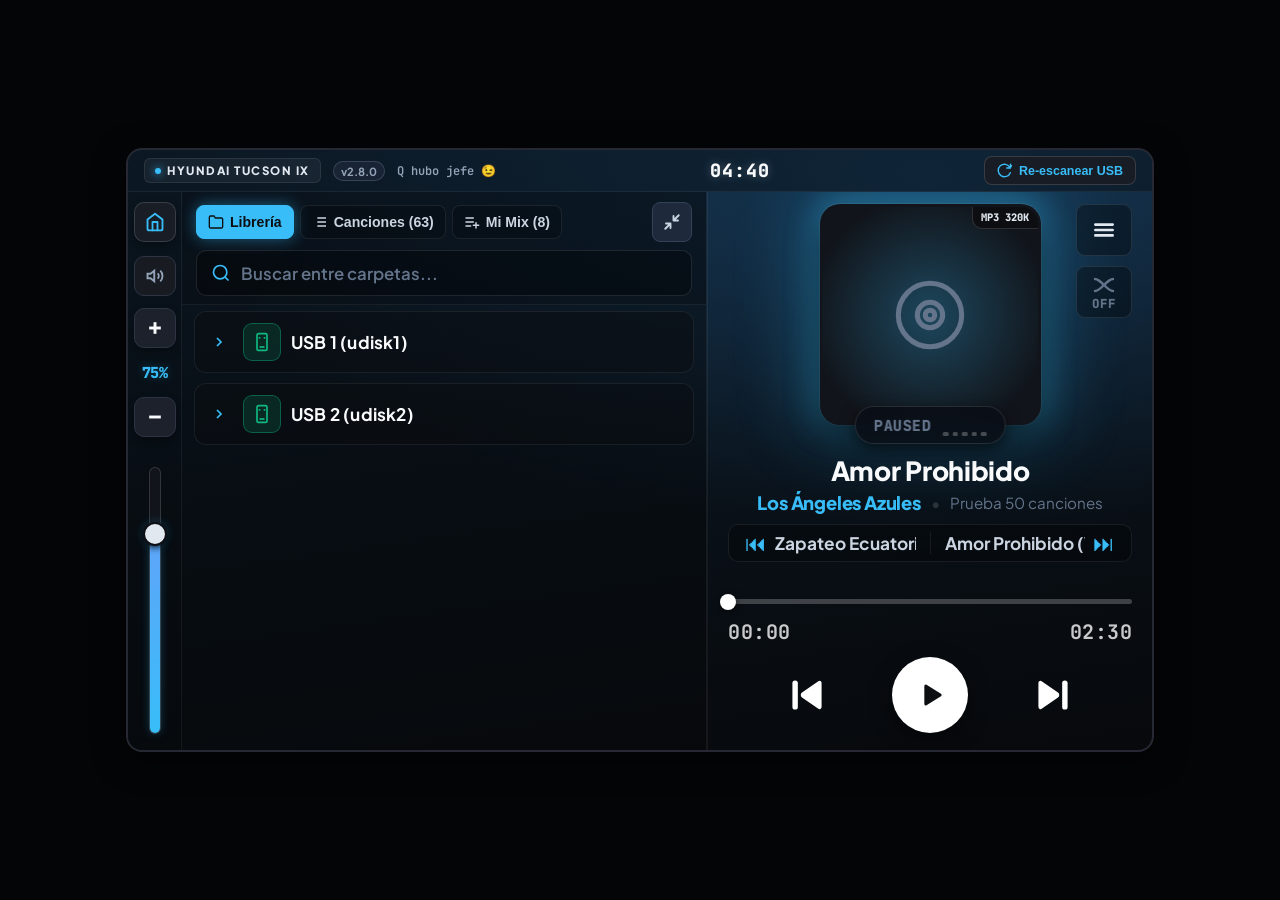
==== commit c3d559d4: "feat: JH MUSIC v2.8.0 - anterior y siguiente responden en todo el ancho, menú ☰ con aleatorio, repet" ====
--- a/index.html
+++ b/index.html
@@ -19,7 +19,7 @@
     <header class="car-status-bar">
       <div class="status-left">
         <span class="brand-badge"><span class="dot"></span> HYUNDAI TUCSON IX</span>
-        <span class="version-badge" id="appVersionBadge">v2.7.0</span>
+        <span class="version-badge" id="appVersionBadge">v2.8.0</span>
         <span class="source-badge" id="sourceBadge">
           <span id="currentPathLabel">Q hubo jefe 😉</span>
         </span>
@@ -186,19 +186,18 @@
       <!-- COLUMNA 3: REPRODUCTOR, CARÁTULA Y CONTROLES DE PISTA (Ahora a la derecha) -->
       <section class="player-panel" id="playerPanel">
         
-        <!-- Barra superior del reproductor con botón de alternar explorador -->
+        <!-- Barra superior del reproductor: menú ☰ arriba a la derecha y Automix debajo.
+             El explorador se oculta jalando la franja libre a la izquierda de la carátula, o desde el menú -->
         <div class="player-top-bar">
-          <div class="player-top-actions">
-            <!-- Botón Buscador / Explorador (Abre/oculta el explorador que está a su izquierda) -->
-            <button class="btn-toggle-expand" id="btnToggleExpand" title="Ocultar / Mostrar explorador de archivos">
-              <svg class="icon-music-search" viewBox="0 0 24 24" fill="none" stroke="currentColor" stroke-width="2.2" stroke-linecap="round" stroke-linejoin="round">
-                <line x1="3" y1="6" x2="15" y2="6"/>
-                <line x1="3" y1="12" x2="11" y2="12"/>
-                <line x1="3" y1="18" x2="9" y2="18"/>
-                <circle cx="16.5" cy="15.5" r="4.5"/>
-                <line x1="19.8" y1="18.8" x2="22.5" y2="21.5"/>
-              </svg>
-            </button>
+          <!-- Indicadores arriba a la izquierda: repetir y aleatorio, solo cuando están encendidos.
+               No se tocan (se cambian en el menú ☰), así no estorban al gesto de jalar el explorador -->
+          <div class="player-mode-icons">
+            <span class="player-mode-icon hidden" id="modeRepeatIcon" title="Repetir canción: ON">
+              <svg viewBox="0 0 24 24" fill="none" stroke="currentColor" stroke-width="2.2" stroke-linecap="round" stroke-linejoin="round"><polyline points="17 2 20 5 17 8"/><path d="M4 11V9a4 4 0 0 1 4-4h12"/><polyline points="7 22 4 19 7 16"/><path d="M20 13v2a4 4 0 0 1-4 4H4"/></svg>
+            </span>
+            <span class="player-mode-icon hidden" id="modeShuffleIcon" title="Aleatorio: ON">
+              <svg viewBox="0 0 24 24" fill="none" stroke="currentColor" stroke-width="2.2" stroke-linecap="round" stroke-linejoin="round"><path d="M3 17h2.6c1.8 0 3-.9 4-2.4l3.8-5.2C14.4 7.9 15.6 7 17.4 7H21"/><polyline points="18 4 21 7 18 10"/><path d="M3 7h2.6c1.8 0 3 .9 4 2.4l.5.7"/><path d="M13.9 13.9l.5.7c1 1.5 2.2 2.4 4 2.4H21"/><polyline points="18 14 21 17 18 20"/></svg>
+            </span>
           </div>
 
           <!-- Estado oculto (igual que la app): ya lo muestran la cápsula PLAYING / MIXING y el botón Automix -->
@@ -207,14 +206,44 @@
             <span id="playbackStatusText">EN PAUSA</span>
           </div>
 
-          <!-- Botón Automix: arriba a la derecha, en la esquina opuesta a la lupa (dos curvas cruzadas) -->
-          <button class="btn-toggle-expand btn-automix" id="btnAutoMix" title="Automix: mezcla automática entre canciones">
-            <svg viewBox="0 0 24 24" fill="none" stroke="currentColor" stroke-width="2.4" stroke-linecap="round">
-              <path d="M3 6C9 6 15 18 21 18"/>
-              <path d="M3 18C9 18 15 6 21 6"/>
-            </svg>
-            <!-- Estado escrito: ON / OFF, para no tener que adivinar por el color -->
-            <span class="automix-state" id="automixState">OFF</span>
+          <div class="player-top-right">
+            <!-- Menú: aleatorio, repetir y ocultar / mostrar el explorador -->
+            <button class="btn-toggle-expand btn-player-menu" id="btnPlayerMenu" title="Opciones de reproducción">
+              <svg viewBox="0 0 24 24" fill="none" stroke="currentColor" stroke-width="2.4" stroke-linecap="round"><path d="M4 7h16M4 12h16M4 17h16"/></svg>
+            </button>
+
+            <!-- Botón Automix (dos curvas cruzadas) -->
+            <button class="btn-toggle-expand btn-automix" id="btnAutoMix" title="Automix: mezcla automática entre canciones">
+              <svg viewBox="0 0 24 24" fill="none" stroke="currentColor" stroke-width="2.4" stroke-linecap="round">
+                <path d="M3 6C9 6 15 18 21 18"/>
+                <path d="M3 18C9 18 15 6 21 6"/>
+              </svg>
+              <!-- Estado escrito: ON / OFF, para no tener que adivinar por el color -->
+              <span class="automix-state" id="automixState">OFF</span>
+            </button>
+          </div>
+        </div>
+
+        <!-- Menú ☰: filas altas con ON / OFF escrito; se cierra solo a los 5 s, tocando fuera o en ✕ -->
+        <div class="player-menu-backdrop hidden" id="playerMenuBackdrop"></div>
+        <div class="player-menu hidden" id="playerMenu">
+          <div class="player-menu-head">
+            <span>Opciones</span>
+            <button class="player-menu-close" id="playerMenuClose" title="Cerrar">✕</button>
+          </div>
+          <button class="player-menu-row" id="menuShuffle">
+            <svg viewBox="0 0 24 24" fill="none" stroke="currentColor" stroke-width="2.2" stroke-linecap="round" stroke-linejoin="round"><path d="M3 17h2.6c1.8 0 3-.9 4-2.4l3.8-5.2C14.4 7.9 15.6 7 17.4 7H21"/><polyline points="18 4 21 7 18 10"/><path d="M3 7h2.6c1.8 0 3 .9 4 2.4l.5.7"/><path d="M13.9 13.9l.5.7c1 1.5 2.2 2.4 4 2.4H21"/><polyline points="18 14 21 17 18 20"/></svg>
+            <span class="player-menu-text"><b>Aleatorio</b><small>Mezcla el orden de la lista</small></span>
+            <span class="player-menu-state">OFF</span>
+          </button>
+          <button class="player-menu-row" id="menuRepeat">
+            <svg viewBox="0 0 24 24" fill="none" stroke="currentColor" stroke-width="2.2" stroke-linecap="round" stroke-linejoin="round"><polyline points="17 2 20 5 17 8"/><path d="M4 11V9a4 4 0 0 1 4-4h12"/><polyline points="7 22 4 19 7 16"/><path d="M20 13v2a4 4 0 0 1-4 4H4"/></svg>
+            <span class="player-menu-text"><b>Repetir canción</b><small>Vuelve a sonar la misma al terminar</small></span>
+            <span class="player-menu-state">OFF</span>
+          </button>
+          <button class="player-menu-row" id="menuExplorer">
+            <svg viewBox="0 0 24 24" fill="none" stroke="currentColor" stroke-width="2.2" stroke-linecap="round" stroke-linejoin="round"><rect x="3" y="4" width="18" height="16" rx="2"/><line x1="9" y1="4" x2="9" y2="20"/></svg>
+            <span class="player-menu-text"><b id="menuExplorerLabel">Ocultar explorador</b><small>También se hace jalando a la izquierda de la carátula</small></span>
           </button>
         </div>
 
@@ -297,12 +326,8 @@
             </div>
           </div>
 
-          <!-- Controles de Reproducción táctiles (Grandes para auto) -->
+          <!-- Controles para el auto: anterior y siguiente ocupan todo el ancho que deja el play -->
           <div class="playback-controls">
-            <button class="btn-ctrl btn-secondary" id="btnShuffle" title="Aleatorio">
-              <svg viewBox="0 0 24 24" fill="none" stroke="currentColor" stroke-width="2.2" stroke-linecap="round" stroke-linejoin="round"><path d="M3 17h2.6c1.8 0 3-.9 4-2.4l3.8-5.2C14.4 7.9 15.6 7 17.4 7H21"/><polyline points="18 4 21 7 18 10"/><path d="M3 7h2.6c1.8 0 3 .9 4 2.4l.5.7"/><path d="M13.9 13.9l.5.7c1 1.5 2.2 2.4 4 2.4H21"/><polyline points="18 14 21 17 18 20"/></svg>
-            </button>
-
             <button class="btn-ctrl btn-nav" id="btnPrev" title="Anterior">
               <svg viewBox="0 0 24 24" fill="currentColor"><rect x="5" y="5" width="2.6" height="14" rx="1.3"/><path d="M19 6.2v11.6a1 1 0 0 1-1.55.83L9.6 13.2a1.5 1.5 0 0 1 0-2.4l7.85-5.43A1 1 0 0 1 19 6.2z"/></svg>
             </button>
@@ -314,10 +339,6 @@
 
             <button class="btn-ctrl btn-nav" id="btnNext" title="Siguiente">
               <svg viewBox="0 0 24 24" fill="currentColor"><rect x="16.4" y="5" width="2.6" height="14" rx="1.3"/><path d="M5 6.2v11.6a1 1 0 0 0 1.55.83l7.85-5.43a1.5 1.5 0 0 0 0-2.4L6.55 5.37A1 1 0 0 0 5 6.2z"/></svg>
-            </button>
-
-            <button class="btn-ctrl btn-secondary" id="btnRepeat" title="Repetir">
-              <svg viewBox="0 0 24 24" fill="none" stroke="currentColor" stroke-width="2.2" stroke-linecap="round" stroke-linejoin="round"><polyline points="17 2 20 5 17 8"/><path d="M4 11V9a4 4 0 0 1 4-4h12"/><polyline points="7 22 4 19 7 16"/><path d="M20 13v2a4 4 0 0 1-4 4H4"/></svg>
             </button>
           </div>
         </div>
--- a/style.css
+++ b/style.css
@@ -247,8 +247,9 @@
   height: 100%;
 }
 
+/* Sin ancho máximo: los controles llegan a los bordes. Título, tarjetas y barra tienen el suyo (540-560px) */
 .dashboard-grid.is-expanded .now-playing-card {
-  max-width: 560px;
+  max-width: none;
   gap: 4px;
   flex: 1;
   justify-content: space-evenly;
@@ -262,6 +263,7 @@
 
 .dashboard-grid.is-expanded .track-meta {
   margin-top: 0;
+  max-width: 560px;
 }
 
 .dashboard-grid.is-expanded .track-title {
@@ -284,8 +286,9 @@
   margin-top: 4px;
 }
 
+/* La fila de controles usa todo el ancho: anterior / siguiente responden hasta los bordes del reproductor */
 .dashboard-grid.is-expanded .playback-controls {
-  max-width: 420px;
+  max-width: none;
   width: 100%;
   margin-top: 2px;
   margin-bottom: 2px;
@@ -295,16 +298,6 @@
 .dashboard-grid.is-expanded .btn-play-main {
   width: 62px;
   height: 62px;
-}
-
-.dashboard-grid.is-expanded .btn-nav {
-  width: 48px;
-  height: 48px;
-}
-
-.dashboard-grid.is-expanded .btn-ctrl.btn-secondary {
-  width: 42px;
-  height: 42px;
 }
 
 /* ================= COLUMNA 1: TIRA LATERAL ULTRA-SLIM (54px) ================= */
@@ -506,16 +499,16 @@
   transition: all 0.25s cubic-bezier(0.4, 0, 0.2, 1);
 }
 
-/* Barra superior del reproductor: lupa y Automix flotan en las esquinas superiores,
-   a los costados de la carátula (igual que la app), para que la carátula suba y sea más grande */
+/* Barra superior del reproductor: menú ☰ y Automix flotan en la esquina superior derecha,
+   al costado de la carátula (igual que la app), para que la carátula suba y sea más grande */
 .player-top-bar {
   position: absolute;
   top: 12px;
   left: 20px;
   right: 20px;
   display: flex;
-  align-items: center;
-  justify-content: space-between;
+  align-items: flex-start;
+  justify-content: flex-end;
   z-index: 10;
   pointer-events: none;
 }
@@ -602,11 +595,33 @@
   height: 22px;
 }
 
-/* Lupa + Automix juntos a la izquierda de la barra del reproductor */
-.player-top-actions {
-  display: flex;
-  align-items: center;
-  gap: 8px;
+/* Indicadores de repetir y aleatorio encendidos: arriba a la izquierda, en cian, sin recibir toques */
+.player-top-bar > .player-mode-icons {
+  position: absolute;
+  top: 0;
+  left: 0;
+  display: flex;
+  flex-direction: column;
+  gap: 10px;
+  pointer-events: none;
+}
+
+.player-mode-icon {
+  display: flex;
+  color: #38bdf8;
+}
+
+.player-mode-icon svg {
+  width: 26px;
+  height: 26px;
+}
+
+/* Menú ☰ arriba y Automix debajo */
+.player-top-right {
+  display: flex;
+  flex-direction: column;
+  align-items: center;
+  gap: 10px;
 }
 
 /* Automix apagado: gris; encendido: cian como el resto de botones activos */
@@ -1161,24 +1176,6 @@
 
 .btn-ctrl:active {
   transform: scale(0.92);
-}
-
-.btn-secondary {
-  width: 46px;
-  height: 46px;
-  color: var(--text-secondary);
-}
-
-.btn-secondary.active {
-  color: var(--accent-blue);
-  border-color: var(--accent-blue);
-  background: rgba(56, 189, 248, 0.1);
-  box-shadow: 0 0 14px var(--accent-blue-glow);
-}
-
-.btn-secondary svg {
-  width: 18px;
-  height: 18px;
 }
 
 .btn-nav {
@@ -2659,55 +2656,60 @@
   margin-top: 2px;
 }
 
-.btn-ctrl,
-.btn-secondary,
-.btn-nav {
+.btn-ctrl {
   background: transparent;
   border: none;
   box-shadow: none;
   color: #ffffff;
 }
 
-.btn-nav {
-  width: 64px;
-  height: 64px;
-}
-
-.btn-nav svg {
-  width: 40px;
-  height: 40px;
-}
-
-.btn-secondary {
-  width: 56px;
-  height: 56px;
-  color: rgba(255, 255, 255, 0.85);
-  position: relative;
-}
-
-.btn-secondary svg {
-  width: 28px;
-  height: 28px;
-}
-
-/* Aleatorio / Repetir activos: cian y un punto debajo (se distingue de un vistazo) */
-.btn-secondary.active {
+/* Anterior / siguiente para el auto: se ven como íconos blancos sueltos (sin caja), pero cada uno
+   responde en todo el ancho que deja el play. Al tocar, la zona entera se ilumina en cian un instante */
+.btn-nav,
+.btn-ctrl.btn-nav {
+  flex: 1;
+  min-width: 0;
+  width: auto;
+  height: 76px;
+  border-radius: 18px;
   background: transparent;
   border: none;
-  box-shadow: none;
-  color: #38bdf8;
-}
-
-.btn-secondary.active::after {
-  content: '';
-  position: absolute;
-  bottom: 4px;
-  left: 50%;
-  width: 6px;
-  height: 6px;
-  margin-left: -3px;
-  border-radius: 50%;
-  background: #38bdf8;
+  transition: background 0.12s;
+}
+
+.btn-nav svg {
+  width: 50px;
+  height: 50px;
+}
+
+.btn-ctrl.btn-nav:hover {
+  background: transparent;
+}
+
+/* El ícono va pegado hacia el play (a 48px; 72px con el explorador oculto); el resto de la zona,
+   hasta el borde del reproductor, también responde */
+#btnPrev {
+  justify-content: flex-end;
+  padding: 0 48px 0 0;
+}
+
+#btnNext {
+  justify-content: flex-start;
+  padding: 0 0 0 48px;
+}
+
+.dashboard-grid.is-expanded #btnPrev {
+  padding-right: 72px;
+}
+
+.dashboard-grid.is-expanded #btnNext {
+  padding-left: 72px;
+}
+
+.btn-ctrl.btn-nav:active,
+.btn-ctrl.btn-nav.pressed {
+  background: rgba(56, 189, 248, 0.18);
+  transform: none;
 }
 
 .btn-play-main {
@@ -2744,13 +2746,12 @@
 }
 
 .dashboard-grid.is-expanded .btn-nav {
-  width: 66px;
-  height: 66px;
-}
-
-.dashboard-grid.is-expanded .btn-ctrl.btn-secondary {
-  width: 58px;
-  height: 58px;
+  height: 88px;
+}
+
+.dashboard-grid.is-expanded .btn-nav svg {
+  width: 56px;
+  height: 56px;
 }
 
 /* Artista y álbum en una sola línea: un artista largo ya no empuja los controles fuera de la pantalla */
@@ -2792,23 +2793,12 @@
 }
 
 .dashboard-grid:not(.is-expanded) .btn-nav {
-  width: 58px;
-  height: 58px;
+  height: 76px;
 }
 
 .dashboard-grid:not(.is-expanded) .btn-nav svg {
-  width: 36px;
-  height: 36px;
-}
-
-.dashboard-grid:not(.is-expanded) .btn-secondary {
-  width: 52px;
-  height: 52px;
-}
-
-.dashboard-grid:not(.is-expanded) .btn-secondary svg {
-  width: 26px;
-  height: 26px;
+  width: 50px;
+  height: 50px;
 }
 
 /* Resplandor de la carátula con el color de la canción (decorativo: no afecta la lectura) */
@@ -2852,6 +2842,122 @@
 
 .btn-toggle-expand.btn-automix:hover {
   border-color: rgba(56, 189, 248, 0.6);
+}
+
+/* Menú ☰: mismo cuadro que Automix, en blanco */
+.btn-toggle-expand.btn-player-menu {
+  width: 56px;
+  height: 52px;
+  background: rgba(0, 0, 0, 0.35);
+  border: 1px solid rgba(255, 255, 255, 0.10);
+  color: #e2e8f0;
+  box-shadow: none;
+}
+
+.btn-toggle-expand.btn-player-menu svg {
+  width: 26px;
+  height: 26px;
+}
+
+/* Panel del menú: sobre el reproductor, con filas altas para tocar manejando */
+.player-menu-backdrop {
+  position: absolute;
+  inset: 0;
+  z-index: 30;
+  background: rgba(0, 0, 0, 0.55);
+}
+
+.player-menu {
+  position: absolute;
+  top: 12px;
+  left: 16px;
+  right: 16px;
+  z-index: 31;
+  padding: 12px;
+  border-radius: 16px;
+  background: #0e141c;
+  border: 1px solid rgba(56, 189, 248, 0.35);
+  box-shadow: 0 16px 40px rgba(0, 0, 0, 0.6);
+}
+
+.player-menu-head {
+  display: flex;
+  align-items: center;
+  justify-content: space-between;
+  font-size: 1.1rem;
+  font-weight: 800;
+  padding-left: 4px;
+}
+
+.player-menu-close {
+  width: 52px;
+  height: 52px;
+  border-radius: 12px;
+  border: none;
+  background: rgba(255, 255, 255, 0.08);
+  color: #ffffff;
+  font-size: 1.4rem;
+  cursor: pointer;
+}
+
+.player-menu-row {
+  display: flex;
+  align-items: center;
+  gap: 14px;
+  width: 100%;
+  height: 72px;
+  margin-top: 8px;
+  padding: 0 14px;
+  border-radius: 14px;
+  background: rgba(255, 255, 255, 0.05);
+  border: 1px solid rgba(255, 255, 255, 0.10);
+  color: #ffffff;
+  font-family: inherit;
+  text-align: left;
+  cursor: pointer;
+}
+
+.player-menu-row svg {
+  width: 30px;
+  height: 30px;
+  flex: none;
+}
+
+.player-menu-text {
+  flex: 1;
+  min-width: 0;
+}
+
+.player-menu-text b {
+  display: block;
+  font-size: 1.12rem;
+}
+
+.player-menu-text small {
+  color: var(--text-muted);
+  font-size: 0.85rem;
+}
+
+.player-menu-state {
+  min-width: 58px;
+  padding: 6px 12px;
+  border-radius: 8px;
+  background: rgba(255, 255, 255, 0.10);
+  color: var(--text-muted);
+  font-family: var(--font-mono);
+  font-weight: 800;
+  text-align: center;
+}
+
+.player-menu-row.is-on {
+  background: rgba(56, 189, 248, 0.12);
+  border-color: rgba(56, 189, 248, 0.7);
+  color: #38bdf8;
+}
+
+.player-menu-row.is-on .player-menu-state {
+  background: #38bdf8;
+  color: #04121c;
 }
 
 /* Reproducir de Mi Mix: solo el ▶, cuadrado, para que el resumen entre completo */
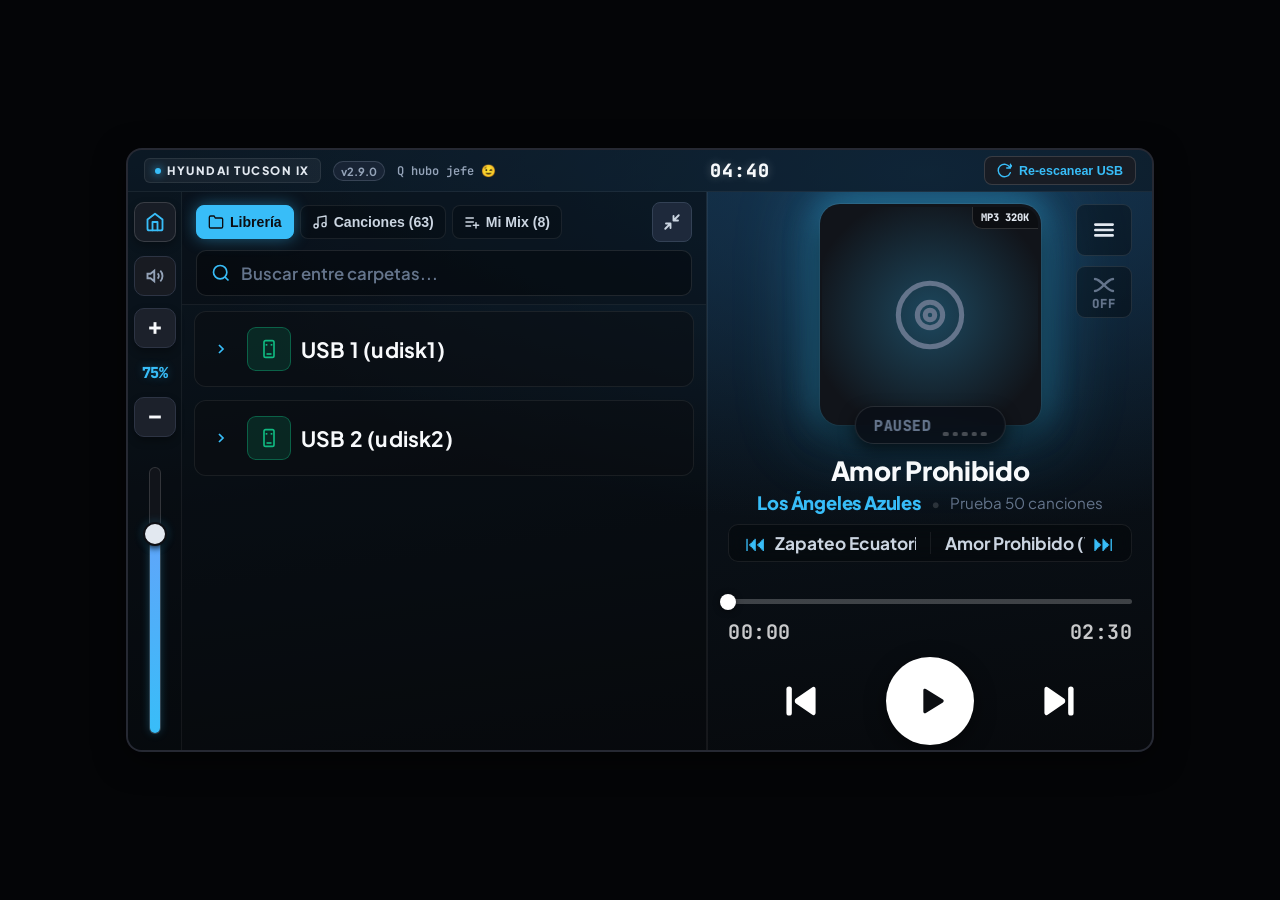
==== commit 0019648b: "feat: JH MUSIC v2.9.0 - abre en la última canción en pausa, zonas de anterior/play/siguiente hasta e" ====
--- a/index.html
+++ b/index.html
@@ -19,7 +19,7 @@
     <header class="car-status-bar">
       <div class="status-left">
         <span class="brand-badge"><span class="dot"></span> HYUNDAI TUCSON IX</span>
-        <span class="version-badge" id="appVersionBadge">v2.8.0</span>
+        <span class="version-badge" id="appVersionBadge">v2.9.0</span>
         <span class="source-badge" id="sourceBadge">
           <span id="currentPathLabel">Q hubo jefe 😉</span>
         </span>
@@ -95,7 +95,7 @@
                 <span>Librería</span>
               </button>
               <button class="tab-btn" data-tab="playlist">
-                <svg class="tab-icon" viewBox="0 0 24 24" fill="none" stroke="currentColor" stroke-width="2"><line x1="8" y1="6" x2="21" y2="6"/><line x1="8" y1="12" x2="21" y2="12"/><line x1="8" y1="18" x2="21" y2="18"/><line x1="3" y1="6" x2="3.01" y2="6"/><line x1="3" y1="12" x2="3.01" y2="12"/><line x1="3" y1="18" x2="3.01" y2="18"/></svg>
+                <svg class="tab-icon" viewBox="0 0 24 24" fill="none" stroke="currentColor" stroke-width="2" stroke-linecap="round" stroke-linejoin="round"><path d="M9 18V5l12-2v13"/><circle cx="6" cy="18" r="3"/><circle cx="18" cy="16" r="3"/></svg>
                 <span>Canciones (<span id="songCount">0</span>)</span>
               </button>
               <!-- Mi Mix: lista que armas con + y suena entera, en orden, con Automix (reemplaza Favoritos) -->
--- a/style.css
+++ b/style.css
@@ -616,6 +616,12 @@
   height: 26px;
 }
 
+/* Fila de carpeta recién tocada: se enciende en cian un instante (más fuerte que la carpeta activa) */
+.tree-node-item.is-tapped {
+  background: rgba(56, 189, 248, 0.35) !important;
+  border-color: #38bdf8 !important;
+}
+
 /* Menú ☰ arriba y Automix debajo */
 .player-top-right {
   display: flex;
@@ -1857,12 +1863,12 @@
   display: flex;
   align-items: center;
   justify-content: space-between;
-  min-height: 62px;
+  min-height: 76px;
   background: #141822;
   border: 1px solid #232b3a;
   border-radius: 12px;
   padding: 8px 12px;
-  margin-bottom: 5px;
+  margin-bottom: 8px;
   cursor: pointer;
   transition: all 0.18s ease;
   user-select: none;
@@ -1905,8 +1911,8 @@
 }
 
 .tree-toggle-arrow {
-  width: 28px;
-  height: 28px;
+  width: 32px;
+  height: 32px;
   display: flex;
   align-items: center;
   justify-content: center;
@@ -1926,8 +1932,8 @@
 }
 
 .tree-node-icon {
-  width: 38px;
-  height: 38px;
+  width: 44px;
+  height: 44px;
   border-radius: 9px;
   background: rgba(56, 189, 248, 0.12);
   border: 1.5px solid rgba(56, 189, 248, 0.35);
@@ -1953,8 +1959,9 @@
   margin-right: 12px;
 }
 
+/* Nombre de carpeta grande para leerlo manejando */
 .tree-node-title {
-  font-size: 1.08rem;
+  font-size: 1.32rem;
   font-weight: 700;
   color: #f8fafc;
   white-space: nowrap;
@@ -1985,8 +1992,9 @@
   background: linear-gradient(135deg, #0284c7 0%, #0369a1 100%);
   border: 1.5px solid #38bdf8;
   color: #ffffff;
-  padding: 6px 14px;
-  min-width: 72px;
+  min-height: 46px;
+  padding: 6px 16px;
+  min-width: 80px;
   border-radius: 10px;
   cursor: pointer;
   transition: all 0.18s ease;
@@ -2007,8 +2015,8 @@
 }
 
 .btn-folder-play .play-circle {
-  width: 24px;
-  height: 24px;
+  width: 28px;
+  height: 28px;
   background: #ffffff;
   border-radius: 50%;
   display: flex;
@@ -2018,14 +2026,14 @@
 }
 
 .btn-folder-play .play-circle svg {
-  width: 13px;
-  height: 13px;
+  width: 15px;
+  height: 15px;
   fill: #0369a1;
   margin-left: 2px;
 }
 
 .btn-folder-play .track-count-num {
-  font-size: 16px;
+  font-size: 19px;
   font-weight: 800;
   letter-spacing: 0.5px;
 }
@@ -2329,8 +2337,8 @@
 
 /* + de una carpeta, al lado de [N ▶] */
 .btn-folder-addmix {
-  width: 38px;
-  height: 36px;
+  width: 52px;
+  height: 48px;
   border-radius: 10px;
   background: #151922;
   border: 1.5px solid #38bdf8;
@@ -2345,8 +2353,8 @@
 }
 
 .btn-folder-addmix svg {
-  width: 18px;
-  height: 18px;
+  width: 22px;
+  height: 22px;
 }
 
 .btn-folder-addmix:active {
@@ -2664,7 +2672,7 @@
 }
 
 /* Anterior / siguiente para el auto: se ven como íconos blancos sueltos (sin caja), pero cada uno
-   responde en todo el ancho que deja el play. Al tocar, la zona entera se ilumina en cian un instante */
+   responde en todo el ancho que deja el play */
 .btn-nav,
 .btn-ctrl.btn-nav {
   flex: 1;
@@ -2706,10 +2714,18 @@
   padding-left: 72px;
 }
 
+/* Al tocar se ilumina solo el botón: un círculo cian detrás del ícono (no toda la zona) */
 .btn-ctrl.btn-nav:active,
 .btn-ctrl.btn-nav.pressed {
+  background: transparent;
+  transform: none;
+}
+
+.btn-ctrl.btn-nav:active svg,
+.btn-ctrl.btn-nav.pressed svg {
+  border-radius: 50%;
   background: rgba(56, 189, 248, 0.18);
-  transform: none;
+  box-shadow: 0 0 0 12px rgba(56, 189, 248, 0.18);
 }
 
 .btn-play-main {
@@ -2741,8 +2757,13 @@
 
 /* Reproductor a pantalla completa: misma escala, un poco más grande */
 .dashboard-grid.is-expanded .btn-play-main {
-  width: 88px;
-  height: 88px;
+  width: 100px;
+  height: 100px;
+}
+
+.dashboard-grid.is-expanded .btn-play-main svg {
+  width: 44px;
+  height: 44px;
 }
 
 .dashboard-grid.is-expanded .btn-nav {
@@ -2783,13 +2804,13 @@
 }
 
 .dashboard-grid:not(.is-expanded) .btn-play-main {
-  width: 76px;
-  height: 76px;
+  width: 88px;
+  height: 88px;
 }
 
 .dashboard-grid:not(.is-expanded) .btn-play-main svg {
-  width: 34px;
-  height: 34px;
+  width: 40px;
+  height: 40px;
 }
 
 .dashboard-grid:not(.is-expanded) .btn-nav {
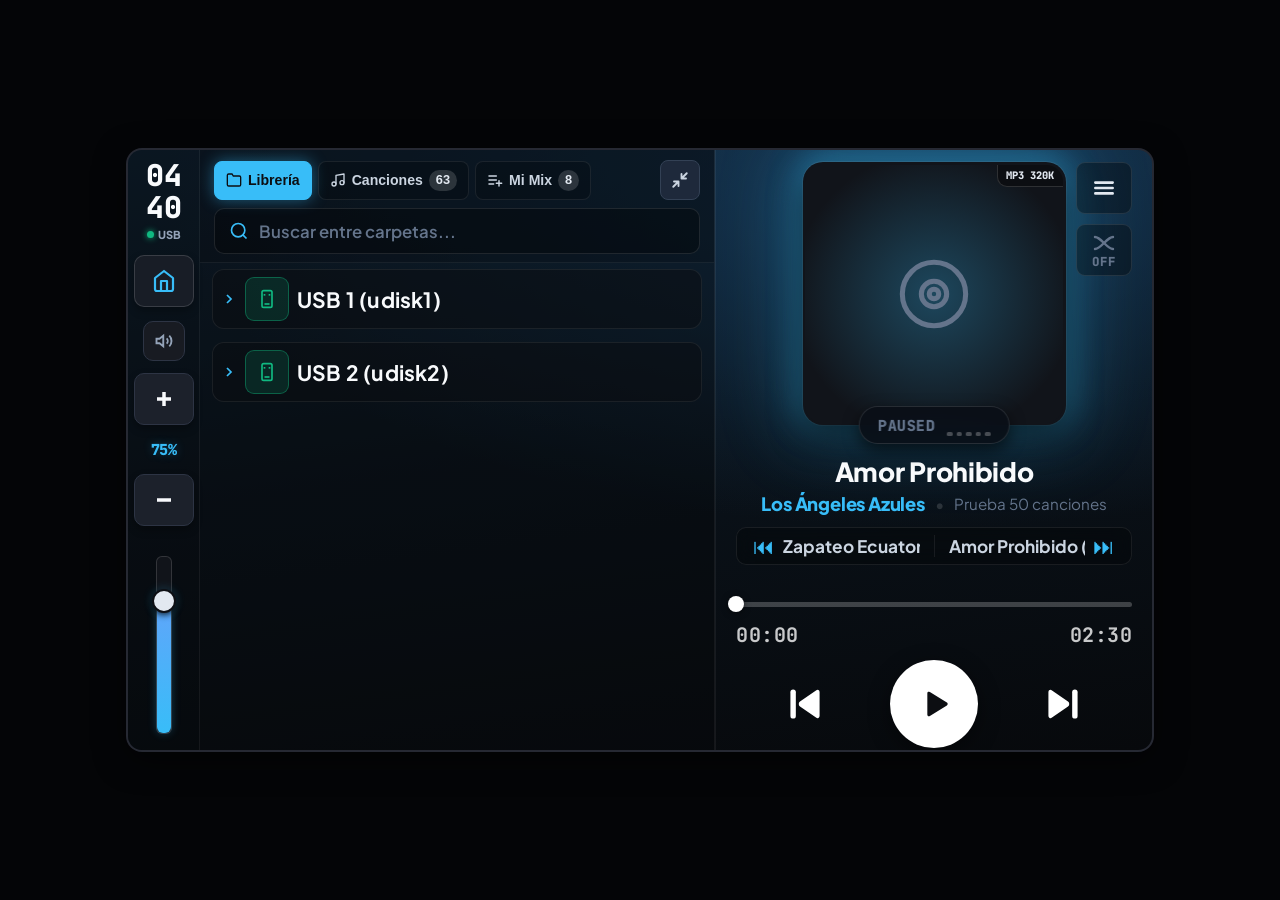
==== commit 2ef7fc55: "feat: JH MUSIC v2.9.6 - diseño a la pantalla real del radio (1024x600) - Pestañas con el número en u" ====
--- a/index.html
+++ b/index.html
@@ -19,7 +19,7 @@
     <header class="car-status-bar">
       <div class="status-left">
         <span class="brand-badge"><span class="dot"></span> HYUNDAI TUCSON IX</span>
-        <span class="version-badge" id="appVersionBadge">v2.9.0</span>
+        <span class="version-badge" id="appVersionBadge">v2.9.6</span>
         <span class="source-badge" id="sourceBadge">
           <span id="currentPathLabel">Q hubo jefe 😉</span>
         </span>
@@ -45,6 +45,13 @@
 
       <!-- COLUMNA 1: TIRA LATERAL DEL CONDUCTOR ULTRA-SLIM (54px) -->
       <aside class="driver-volume-strip">
+        <!-- Reloj grande en dos líneas (horas y minutos) y el punto del pendrive. La barra de arriba ya no está
+             (opción C2, igual que la app). Solo se lee, no se toca -->
+        <div class="strip-clock">
+          <span class="strip-clock-num" id="stripClockH">00</span>
+          <span class="strip-clock-num" id="stripClockM">00</span>
+          <span class="strip-usb"><span class="strip-usb-dot" id="stripUsbDot"></span>USB</span>
+        </div>
         <!-- 0. Botón HOME Táctil de Pantalla (Misma función que el botón físico HOME del auto) -->
         <button class="btn-driver-back" id="btnNavHome" title="Inicio / Home (Botón físico en pantalla)">
           <svg viewBox="0 0 24 24" fill="none" stroke="currentColor" stroke-width="2.2" stroke-linecap="round" stroke-linejoin="round">
@@ -96,12 +103,14 @@
               </button>
               <button class="tab-btn" data-tab="playlist">
                 <svg class="tab-icon" viewBox="0 0 24 24" fill="none" stroke="currentColor" stroke-width="2" stroke-linecap="round" stroke-linejoin="round"><path d="M9 18V5l12-2v13"/><circle cx="6" cy="18" r="3"/><circle cx="18" cy="16" r="3"/></svg>
-                <span>Canciones (<span id="songCount">0</span>)</span>
+                <span>Canciones</span>
+                <b class="tab-count" id="songCount">0</b>
               </button>
               <!-- Mi Mix: lista que armas con + y suena entera, en orden, con Automix (reemplaza Favoritos) -->
               <button class="tab-btn" data-tab="mymix">
                 <svg class="tab-icon" viewBox="0 0 24 24" fill="none" stroke="currentColor" stroke-width="2.2" stroke-linecap="round"><line x1="3" y1="6" x2="14" y2="6"/><line x1="3" y1="12" x2="14" y2="12"/><line x1="3" y1="18" x2="10" y2="18"/><line x1="18" y1="13" x2="18" y2="21"/><line x1="14" y1="17" x2="22" y2="17"/></svg>
-                <span>Mi Mix (<span id="mixCount">0</span>)</span>
+                <span>Mi Mix</span>
+                <b class="tab-count" id="mixCount">0</b>
                 <!-- Punto cian que late mientras suena Mi Mix (quieto en pausa) -->
                 <span class="tab-live-dot hidden" id="mixLiveDot"></span>
               </button>
@@ -243,8 +252,15 @@
           </button>
           <button class="player-menu-row" id="menuExplorer">
             <svg viewBox="0 0 24 24" fill="none" stroke="currentColor" stroke-width="2.2" stroke-linecap="round" stroke-linejoin="round"><rect x="3" y="4" width="18" height="16" rx="2"/><line x1="9" y1="4" x2="9" y2="20"/></svg>
-            <span class="player-menu-text"><b id="menuExplorerLabel">Ocultar explorador</b><small>También se hace jalando a la izquierda de la carátula</small></span>
+            <span class="player-menu-text"><b id="menuExplorerLabel">Ocultar explorador</b><small>También con doble toque en la carátula</small></span>
           </button>
+          <!-- Re-escanear USB (antes en la barra de arriba): es una acción, cierra el menú -->
+          <button class="player-menu-row" id="menuRescan">
+            <svg viewBox="0 0 24 24" fill="none" stroke="currentColor" stroke-width="2.2" stroke-linecap="round" stroke-linejoin="round"><path d="M21 4v5h-5"/><path d="M20.2 9A8.5 8.5 0 1 0 20.5 15"/></svg>
+            <span class="player-menu-text"><b>Re-escanear USB</b><small>Buscar canciones nuevas en los pendrives</small></span>
+          </button>
+          <!-- Versión instalada (antes en la barra de arriba) -->
+          <div class="player-menu-version" id="menuVersion"></div>
         </div>
 
         <div class="now-playing-card">
@@ -344,8 +360,21 @@
         </div>
 
       </section>
-
     </main>
+
+    <!-- HUD Flotante de Volumen para Gestos Ciegos en Auto -->
+    <div class="blind-volume-hud" id="blindVolumeHud">
+      <div class="blind-hud-icon" id="blindHudIcon">
+        <svg viewBox="0 0 24 24" fill="none" stroke="currentColor" stroke-width="2.5" stroke-linecap="round" stroke-linejoin="round">
+          <polygon points="11 5 6 9 2 9 2 15 6 15 11 19 11 5"/>
+          <path d="M19.07 4.93a10 10 0 0 1 0 14.14M15.54 8.46a5 5 0 0 1 0 7.07"/>
+        </svg>
+      </div>
+      <div class="blind-hud-bar-wrap">
+        <div class="blind-hud-bar-fill" id="blindHudFill" style="height: 75%;"></div>
+      </div>
+      <div class="blind-hud-percent" id="blindHudPercent">75%</div>
+    </div>
 
   </div>
 
--- a/style.css
+++ b/style.css
@@ -220,7 +220,7 @@
 .dashboard-grid {
   flex: 1;
   display: grid;
-  grid-template-columns: 54px 1.18fr 1fr; /* Col 1: Vol (54px), Col 2: Explorador (ahora a la izquierda), Col 3: Reproductor (derecha) */
+  grid-template-columns: 72px 1.18fr 1fr; /* Col 1: Vol (72px), Col 2: Explorador (ahora a la izquierda), Col 3: Reproductor (derecha) */
   overflow: hidden;
   position: relative;
   transition: grid-template-columns 0.3s ease;
@@ -228,7 +228,7 @@
 
 /* Modo Reproductor Expandido / Pantalla Completa (Explorador colapsado a la izquierda) */
 .dashboard-grid.is-expanded {
-  grid-template-columns: 54px 1fr;
+  grid-template-columns: 72px 1fr;
 }
 
 .dashboard-grid.is-expanded .explorer-panel,
@@ -256,8 +256,8 @@
 }
 
 .dashboard-grid.is-expanded .album-art-container {
-  width: 221px; /* 240 - 19: la cápsula sobresale 19px y el título no se mueve */
-  height: 221px;
+  width: 263px; /* 221 + los 42px de la barra de arriba, que ya no está (opción C2) */
+  height: 263px;
   border-radius: 20px;
 }
 
@@ -334,8 +334,8 @@
 
 /* Botón Atrás Táctil Conductor (Misma función que el botón físico para visión nocturna) */
 .btn-driver-back {
-  width: 42px;
-  height: 40px;
+  width: 60px;
+  height: 52px;
   background: #181d26;
   border: 1.5px solid var(--border-light);
   border-radius: 10px;
@@ -362,14 +362,14 @@
 }
 
 .btn-driver-back svg {
-  width: 20px;
-  height: 20px;
+  width: 24px;
+  height: 24px;
 }
 
 /* Botones Compactos de Volumen (Solo iconos limpios) */
 .btn-driver-vol {
-  width: 42px;
-  height: 40px;
+  width: 60px;
+  height: 52px;
   background: #1c212b;
   border: 1.5px solid #2d3444;
   border-radius: 10px;
@@ -394,8 +394,8 @@
 }
 
 .btn-driver-vol svg {
-  width: 20px;
-  height: 20px;
+  width: 24px;
+  height: 24px;
 }
 
 /* Barra Vertical Táctil de Nivel (Ocupa hasta abajo del término de la pantalla) */
@@ -413,7 +413,7 @@
 }
 
 .vol-meter-track {
-  width: 12px;
+  width: 16px;
   height: 100%;
   background: #11141a;
   border-radius: 6px;
@@ -616,6 +616,11 @@
   height: 26px;
 }
 
+/* Play tocado desde su zona: un poco gris un instante, como al presionarlo */
+.btn-ctrl.btn-play-main.pressed {
+  background: #d9dee6;
+}
+
 /* Fila de carpeta recién tocada: se enciende en cian un instante (más fuerte que la carpeta activa) */
 .tree-node-item.is-tapped {
   background: rgba(56, 189, 248, 0.35) !important;
@@ -671,8 +676,8 @@
 /* Carátula: 221px (240 - 19). La cápsula PLAYING sobresale 19px por debajo; la carátula se achica
    eso mismo para que el título y lo de abajo no se muevan (igual que en la app nativa) */
 .album-art-container {
-  width: 221px;
-  height: 221px;
+  width: 263px; /* 221 + los 42px de la barra de arriba, que ya no está (opción C2) */
+  height: 263px;
   border-radius: 20px;
   background: #11141a;
   position: relative;
@@ -1322,11 +1327,6 @@
 
 .tab-btn.active .tab-icon {
   stroke: #0c0e12;
-}
-
-.tab-btn.active #songCount {
-  color: #0c0e12;
-  font-weight: 800;
 }
 
 .tab-icon {
@@ -3136,3 +3136,306 @@
   color: #94a3b8;
   font-weight: 700;
 }
+
+/* ==========================================================================
+   HUD FLOTANTE DE VOLUMEN (GESTOS CIEGOS EN AUTO)
+   ========================================================================== */
+.blind-volume-hud {
+  position: absolute;
+  top: 50%;
+  left: 50%;
+  transform: translate(-50%, -50%) scale(0.85);
+  background: rgba(13, 17, 23, 0.94);
+  border: 2px solid rgba(56, 189, 248, 0.55);
+  border-radius: 22px;
+  box-shadow: 0 16px 44px rgba(0, 0, 0, 0.85), 0 0 35px rgba(56, 189, 248, 0.28);
+  padding: 18px 24px;
+  display: flex;
+  flex-direction: column;
+  align-items: center;
+  justify-content: center;
+  gap: 12px;
+  z-index: 9999;
+  pointer-events: none;
+  opacity: 0;
+  visibility: hidden;
+  transition: opacity 0.22s cubic-bezier(0.16, 1, 0.3, 1), transform 0.22s cubic-bezier(0.16, 1, 0.3, 1), visibility 0.22s;
+  backdrop-filter: blur(12px);
+  -webkit-backdrop-filter: blur(12px);
+  min-width: 130px;
+}
+
+.blind-volume-hud.is-visible,
+.blind-volume-hud.active {
+  opacity: 1;
+  visibility: visible;
+  transform: translate(-50%, -50%) scale(1);
+}
+
+.blind-hud-icon {
+  width: 44px;
+  height: 44px;
+  display: flex;
+  align-items: center;
+  justify-content: center;
+  color: #38bdf8;
+  filter: drop-shadow(0 0 8px rgba(56, 189, 248, 0.5));
+}
+
+.blind-hud-icon svg {
+  width: 36px;
+  height: 36px;
+}
+
+.blind-hud-bar-wrap {
+  width: 22px;
+  height: 140px;
+  background: #11141a;
+  border: 1.5px solid #283244;
+  border-radius: 12px;
+  position: relative;
+  overflow: hidden;
+  box-shadow: inset 0 2px 6px rgba(0, 0, 0, 0.6);
+}
+
+.blind-hud-bar-fill {
+  position: absolute;
+  bottom: 0;
+  left: 0;
+  width: 100%;
+  background: linear-gradient(180deg, #60a5fa 0%, #38bdf8 100%);
+  border-radius: 10px;
+  box-shadow: 0 0 14px rgba(56, 189, 248, 0.7);
+  transition: height 0.05s linear;
+}
+
+.blind-hud-percent {
+  font-family: var(--font-mono, monospace);
+  font-size: 2.2rem;
+  font-weight: 800;
+  color: #f1f5f9;
+  text-shadow: 0 0 16px rgba(56, 189, 248, 0.6);
+  letter-spacing: -1px;
+}
+
+/* ==========================================================================
+   OPCIÓN C2 (igual que la app): sin barra de arriba; reloj grande en la tira de volumen.
+   Re-escanear USB y la versión pasan al menú ☰
+   ========================================================================== */
+.car-status-bar {
+  display: none !important;
+}
+
+.strip-clock {
+  display: flex;
+  flex-direction: column;
+  align-items: center;
+  gap: 2px;
+  margin-bottom: 2px;
+  flex-shrink: 0;
+}
+
+.strip-clock-num {
+  font-family: var(--font-mono);
+  font-size: 30px;
+  font-weight: 800;
+  line-height: 1;
+  color: #f8fafc;
+}
+
+.strip-usb {
+  display: flex;
+  align-items: center;
+  gap: 4px;
+  margin-top: 4px;
+  font-size: 11px;
+  font-weight: 800;
+  color: #94a3b8;
+}
+
+.strip-usb-dot {
+  width: 7px;
+  height: 7px;
+  border-radius: 50%;
+  background: #10b981;
+  box-shadow: 0 0 6px #10b981;
+}
+
+.strip-usb-dot.off {
+  background: #475569;
+  box-shadow: none;
+}
+
+.player-menu-version {
+  margin-top: 10px;
+  text-align: center;
+  font-family: var(--font-mono);
+  font-size: 13px;
+  color: #64748b;
+}
+
+/* ==========================================================================
+   Pantalla del radio (1024x600): número de las pestañas en una etiqueta chica y
+   filas de carpeta "opción B" (nombre en 1 renglón, sin la línea de cantidad,
+   filas de 60, + y ▶ cuadrados).
+   ========================================================================== */
+.tab-count {
+  display: inline-flex;
+  align-items: center;
+  justify-content: center;
+  min-width: 21px;
+  height: 21px;
+  padding: 0 7px;
+  border-radius: 11px;
+  background: rgba(255, 255, 255, 0.15);
+  color: #e2e8f0;
+  font-size: 0.8rem;
+  font-weight: 800;
+  line-height: 1;
+  box-sizing: border-box;
+}
+
+.tab-btn.active .tab-count {
+  background: rgba(12, 14, 18, 0.2);
+  color: #0c0e12;
+}
+
+.tree-node-item {
+  min-width: 0;
+  min-height: 60px;
+  padding: 4px 8px 4px 4px;
+}
+
+.tree-node-left {
+  gap: 4px;
+}
+
+.tree-toggle-arrow {
+  width: 24px;
+}
+
+.tree-node-info {
+  margin-left: 4px;
+  margin-right: 6px;
+}
+
+.tree-node-title {
+  white-space: nowrap;
+  overflow: hidden;
+  text-overflow: ellipsis;
+}
+
+/* La carpeta tocada por última vez muestra el nombre completo, en hasta 2 renglones */
+.tree-node-item.show-full-title .tree-node-title {
+  white-space: normal;
+  display: -webkit-box;
+  -webkit-line-clamp: 2;
+  line-clamp: 2;
+  -webkit-box-orient: vertical;
+  overflow-wrap: anywhere;
+  line-height: 1.18;
+}
+
+/* Ícono de carpeta dentro del nombre, del alto del texto, como una letra más */
+.tree-folder-glyph {
+  width: 0.95em;
+  height: 0.95em;
+  vertical-align: -0.12em;
+  margin-right: 0.3em;
+  color: var(--accent-blue);
+}
+
+.tree-node-item .btn-folder-addmix {
+  width: 46px;
+  height: 46px;
+}
+
+.btn-folder-play.is-square {
+  width: 52px;
+  min-width: 52px;
+  min-height: 48px;
+  height: 48px;
+  padding: 0;
+}
+
+.btn-folder-play.is-square .play-circle {
+  width: 30px;
+  height: 30px;
+}
+
+/* Colores de las carpetas: la que suena no se pinta (lleva un ecualizador en su botón ▶);
+   la tocada solo destella; la abierta en la pestaña de canciones, si no suena, solo borde fino */
+.tree-node-item.is-playing-folder {
+  background: rgba(10, 12, 17, 0.5);
+  border-color: rgba(255, 255, 255, 0.07);
+  box-shadow: none;
+}
+
+.tree-node-item.is-active-folder {
+  background: rgba(10, 12, 17, 0.5);
+  border-color: rgba(56, 189, 248, 0.6);
+  box-shadow: none;
+}
+
+
+/* Título y artista con alto fijo: una canción con letras de otra fuente (más altas) agrandaba
+   la línea y movía hacia abajo anterior / play / siguiente */
+.track-meta .marquee-wrapper {
+  height: 2.3rem;
+  line-height: 2.3rem;
+}
+
+.track-meta .track-title {
+  margin-bottom: 0;
+  line-height: inherit;
+}
+
+.track-details {
+  height: 26px;
+  overflow: hidden;
+}
+
+/* Ícono de carpeta fijo (no se desliza con el nombre), del alto del texto */
+.tree-fixed-glyph {
+  display: flex;
+  align-items: center;
+  flex-shrink: 0;
+  margin-left: 4px;
+}
+
+.tree-fixed-glyph .tree-folder-glyph {
+  width: 20px;
+  height: 20px;
+  margin: 0;
+}
+
+/* Botón ▶ de la carpeta que suena: ecualizador blanco, se mueve mientras suena y queda quieto en pausa */
+.folder-eq {
+  display: inline-flex;
+  align-items: flex-end;
+  gap: 3px;
+  height: 22px;
+}
+
+.folder-eq i {
+  display: block;
+  width: 5px;
+  border-radius: 3px;
+  background: #ffffff;
+}
+
+.folder-eq i:nth-child(1) { height: 45%; }
+.folder-eq i:nth-child(2) { height: 80%; }
+.folder-eq i:nth-child(3) { height: 55%; }
+
+body.is-playing .folder-eq i {
+  animation: folder-eq 0.9s ease-in-out infinite;
+}
+
+body.is-playing .folder-eq i:nth-child(2) { animation-delay: -0.3s; }
+body.is-playing .folder-eq i:nth-child(3) { animation-delay: -0.6s; }
+
+@keyframes folder-eq {
+  0%, 100% { height: 25%; }
+  50% { height: 100%; }
+}
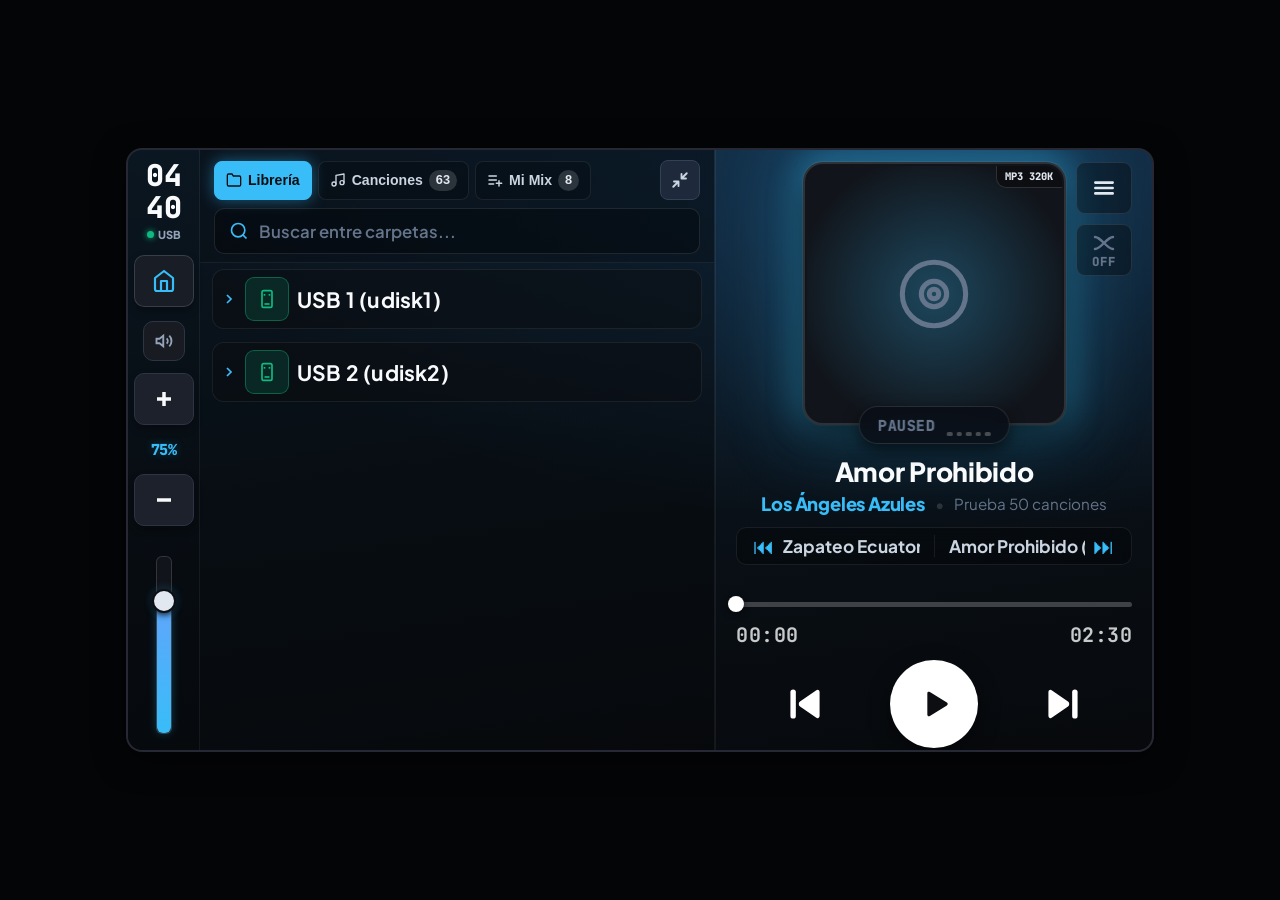
==== commit 478c7533: "feat: abrir la pestaña que pide el launcher y marcar v2.9.8 El extra EXTRA_OPEN_TAB ("folders", "tra" ====
--- a/index.html
+++ b/index.html
@@ -19,7 +19,7 @@
     <header class="car-status-bar">
       <div class="status-left">
         <span class="brand-badge"><span class="dot"></span> HYUNDAI TUCSON IX</span>
-        <span class="version-badge" id="appVersionBadge">v2.9.6</span>
+        <span class="version-badge" id="appVersionBadge">v2.9.8</span>
         <span class="source-badge" id="sourceBadge">
           <span id="currentPathLabel">Q hubo jefe 😉</span>
         </span>
--- a/style.css
+++ b/style.css
@@ -684,12 +684,13 @@
   display: flex;
   align-items: center;
   justify-content: center;
-  box-shadow: 0 12px 32px rgba(0, 0, 0, 0.7), 0 0 0 1px var(--border-subtle);
+  box-shadow: 0 12px 32px rgba(0, 0, 0, 0.7);
   overflow: hidden;
   cursor: pointer;
   user-select: none;
-  padding: 2.5px;
-  transition: transform 0.15s ease, box-shadow 0.25s ease;
+  padding: 2px;
+  border: 2px solid rgba(255, 255, 255, 0.12);
+  transition: transform 0.15s ease, box-shadow 0.35s ease, border-color 0.35s ease;
 }
 
 .album-art-container:active {
@@ -697,46 +698,22 @@
   box-shadow: 0 6px 18px rgba(0, 0, 0, 0.8), 0 0 16px rgba(56, 189, 248, 0.35);
 }
 
-/* Spinner de haz láser que gira alrededor en el borde (Opción 4) */
-.laser-spinner {
-  position: absolute;
-  inset: -60%;
-  background: conic-gradient(from 0deg, transparent 0deg 280deg, rgba(0, 210, 255, 0.3) 320deg, #00d2ff 350deg, #ffffff 360deg);
-  opacity: 0;
-  pointer-events: none;
-  transition: opacity 0.4s ease;
-  z-index: 1;
-}
-
-.album-art-container.is-playing .laser-spinner {
-  opacity: 1;
-  animation: rotateLaser 2.2s linear infinite;
-}
-
-@keyframes rotateLaser {
-  0% { transform: rotate(0deg); }
-  100% { transform: rotate(360deg); }
-}
-
-/* Segundo haz láser Deck B (Magenta Neón) que entra en mezcla Automix */
+/* Borde cian tenue de precisión al reproducir (0 FPS continuos en GPU) */
+.album-art-container.is-playing {
+  border-color: rgba(56, 189, 248, 0.85);
+  box-shadow: 0 14px 34px rgba(0, 0, 0, 0.8), 0 0 16px rgba(56, 189, 248, 0.35);
+}
+
+/* Borde magenta neón al mezclar en Automix */
+.album-art-container.is-mixing {
+  border-color: rgba(244, 63, 94, 0.9);
+  box-shadow: 0 14px 34px rgba(0, 0, 0, 0.8), 0 0 18px rgba(244, 63, 94, 0.4);
+}
+
+/* Los láseres giratorios continuos quedan desactivados para eliminar consumo de GPU */
+.laser-spinner,
 .laser-spinner-mix {
-  position: absolute;
-  inset: -60%;
-  background: conic-gradient(from 180deg, transparent 0deg 280deg, rgba(244, 63, 94, 0.3) 320deg, #f43f5e 350deg, #ffffff 360deg);
-  opacity: 0;
-  pointer-events: none;
-  transition: opacity 0.4s ease;
-  z-index: 1;
-}
-
-.album-art-container.is-mixing .laser-spinner-mix {
-  opacity: 1;
-  animation: rotateLaserReverse 1.5s linear infinite;
-}
-
-@keyframes rotateLaserReverse {
-  0% { transform: rotate(360deg); }
-  100% { transform: rotate(0deg); }
+  display: none !important;
 }
 
 /* Contenedor interior que oculta el centro del láser y sostiene la carátula */
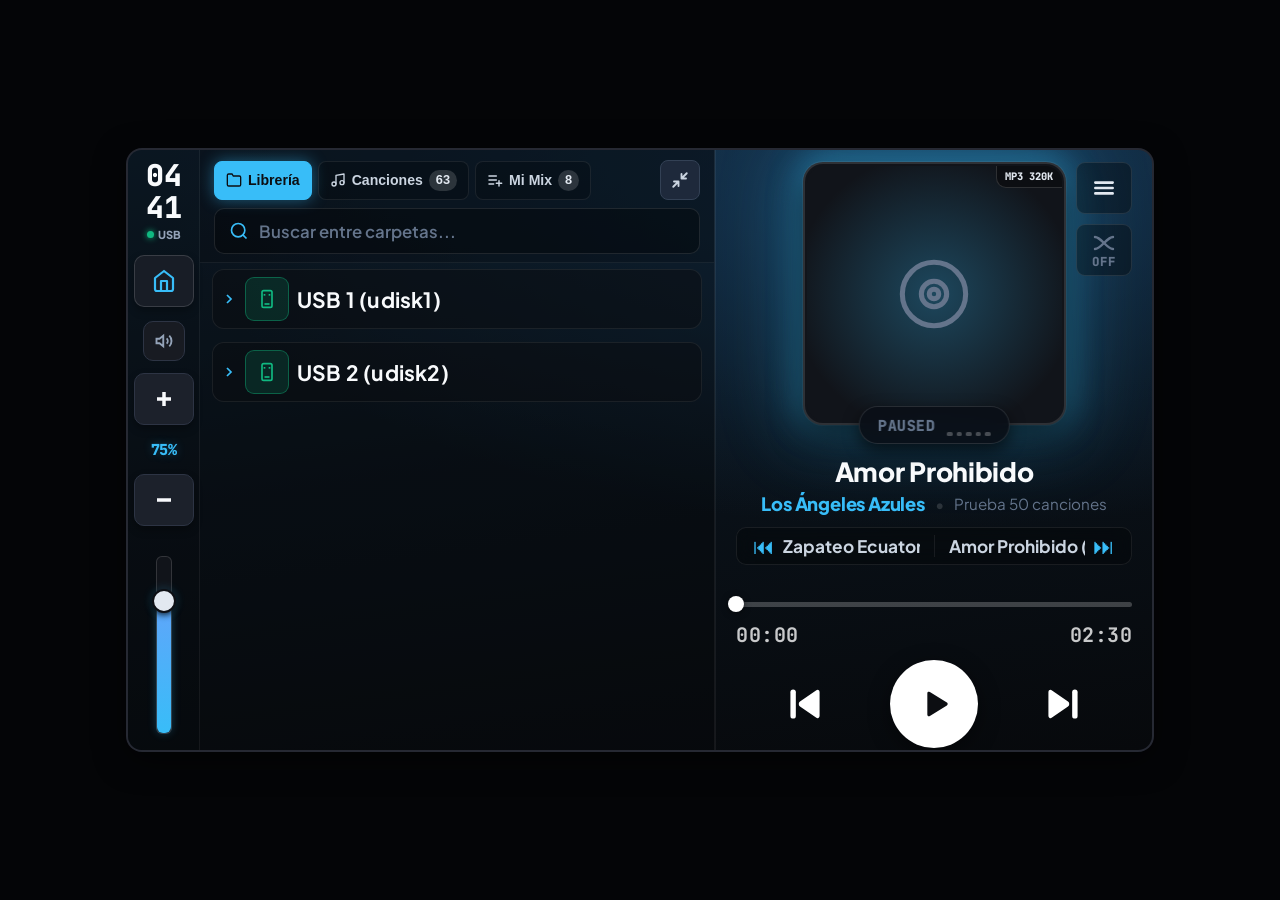
==== commit fdd01013: "feat: JH MUSIC v2.11.0 - gestos estándar, volumen circular y Mi Mix que da la vuelta - Deslizar a lo" ====
--- a/index.html
+++ b/index.html
@@ -19,7 +19,7 @@
     <header class="car-status-bar">
       <div class="status-left">
         <span class="brand-badge"><span class="dot"></span> HYUNDAI TUCSON IX</span>
-        <span class="version-badge" id="appVersionBadge">v2.9.8</span>
+        <span class="version-badge" id="appVersionBadge">v2.11.0</span>
         <span class="source-badge" id="sourceBadge">
           <span id="currentPathLabel">Q hubo jefe 😉</span>
         </span>
